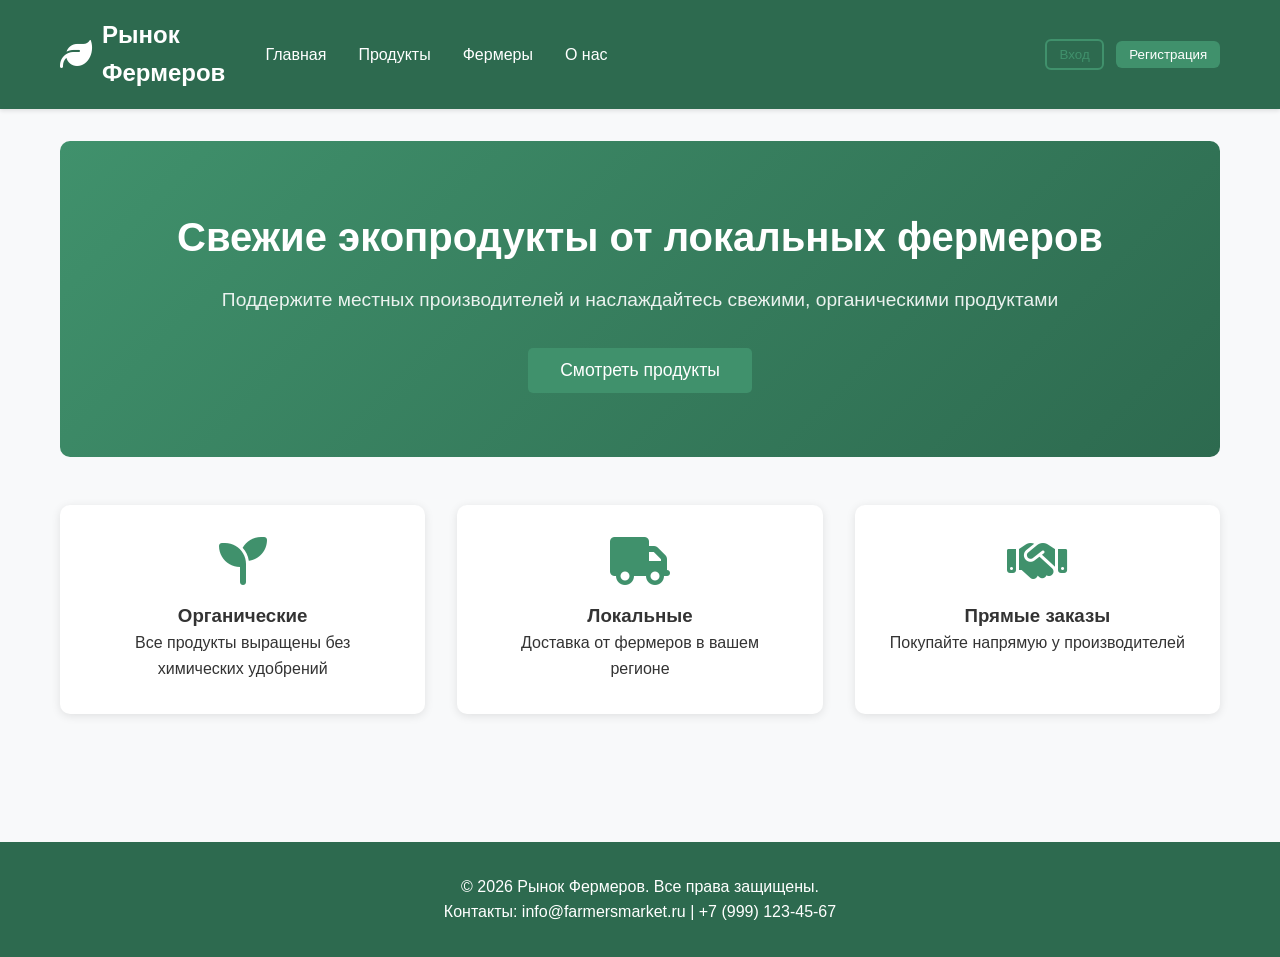
==== frontend/index.html @ f6aa94e9 "build" ====
<!DOCTYPE html>
<html lang="ru">
<head>
    <meta charset="UTF-8">
    <meta name="viewport" content="width=device-width, initial-scale=1.0">
    <title>Рынок Фермеров - Экологичные продукты</title>
    <link rel="stylesheet" href="styles.css">
    <link rel="stylesheet" href="https://cdnjs.cloudflare.com/ajax/libs/font-awesome/6.4.0/css/all.min.css">
</head>
<body>
    <nav class="navbar">
        <div class="container">
            <div class="logo">
                <i class="fas fa-leaf"></i>
                <h1>Рынок Фермеров</h1>
            </div>
<div class="nav-links">
    <div class="nav-left">
        <a href="#" onclick="showPage('home')">Главная</a>
        <a href="#" onclick="showPage('products')">Продукты</a>
        <a href="#" onclick="showPage('farmers')">Фермеры</a>
        <a href="#" onclick="showPage('about')">О нас</a>
    </div>

    <div class="nav-right">
        <div id="auth-buttons">
            <button class="btn btn-outline" onclick="showPage('login')">Вход</button>
            <button class="btn btn-primary" onclick="showPage('register')">Регистрация</button>
        </div>

        <div id="user-menu" class="hidden">
            <span id="username-display"></span>
            <button class="btn btn-outline" onclick="showPage('cart')">Корзина</button>
            <button class="btn btn-outline" onclick="showPage('orders')">Мои заказы</button>
            <button class="btn btn-primary" onclick="showPage('dashboard')">Кабинет</button>
            <button id="admin-btn" class="btn btn-outline hidden" onclick="showPage('admin')">Админка</button>
            <button class="btn btn-outline" onclick="logout()">Выход</button>
        </div>
    </div>
</div>

            </div>
        </div>
    </nav>

    <div class="container">
        <div id="home-page" class="page active">
            <div class="hero">
                <h2>Свежие экопродукты от локальных фермеров</h2>
                <p>Поддержите местных производителей и наслаждайтесь свежими, органическими продуктами</p>
                <button class="btn btn-primary btn-large" onclick="showPage('products')">
                    Смотреть продукты
                </button>
            </div>
            
            <div class="features">
                <div class="feature-card">
                    <i class="fas fa-seedling"></i>
                    <h3>Органические</h3>
                    <p>Все продукты выращены без химических удобрений</p>
                </div>
                <div class="feature-card">
                    <i class="fas fa-truck"></i>
                    <h3>Локальные</h3>
                    <p>Доставка от фермеров в вашем регионе</p>
                </div>
                <div class="feature-card">
                    <i class="fas fa-handshake"></i>
                    <h3>Прямые заказы</h3>
                    <p>Покупайте напрямую у производителей</p>
                </div>
            </div>
        </div>

        <div id="login-page" class="page hidden">
            <div class="auth-container">
                <h2>Вход в систему</h2>
                <form id="login-form">
                    <div class="form-group">
                        <label for="login-username">Имя пользователя</label>
                        <input type="text" id="login-username" required>
                    </div>
                    <div class="form-group">
                        <label for="login-password">Пароль</label>
                        <input type="password" id="login-password" required>
                    </div>
                    <button type="submit" class="btn btn-primary btn-block">Войти</button>
                </form>
                <p class="auth-link">
                    Нет аккаунта? <a href="#" onclick="showPage('register')">Зарегистрируйтесь</a>
                </p>
            </div>
        </div>

        <div id="register-page" class="page hidden">
            <div class="auth-container">
                <h2>Регистрация</h2>
                <form id="register-form">
                    <div class="form-group">
                        <label for="register-email">Email</label>
                        <input type="email" id="register-email" required>
                    </div>
                    <div class="form-group">
                        <label for="register-username">Имя пользователя</label>
                        <input type="text" id="register-username" required>
                    </div>
                    <div class="form-group">
                        <label for="register-fullname">Полное имя</label>
                        <input type="text" id="register-fullname">
                    </div>
                    <div class="form-group">
                        <label for="register-password">Пароль</label>
                        <input type="password" id="register-password" required>
                    </div>
                    <div class="form-group">
                        <label for="register-phone">Телефон</label>
                        <input type="tel" id="register-phone">
                    </div>
                    <div class="form-group checkbox-group">
                        <input type="checkbox" id="register-is-farmer">
                        <label for="register-is-farmer">Я фермер/производитель</label>
                    </div>
                    <div id="farmer-fields" class="hidden">
                        <div class="form-group">
                            <label for="register-farm-name">Название фермы</label>
                            <input type="text" id="register-farm-name">
                        </div>
                        <div class="form-group">
                            <label for="register-location">Местоположение</label>
                            <input type="text" id="register-location">
                        </div>
                    </div>
                    <button type="submit" class="btn btn-primary btn-block">Зарегистрироваться</button>
                </form>
                <p class="auth-link">
                    Уже есть аккаунт? <a href="#" onclick="showPage('login')">Войдите</a>
                </p>
            </div>
        </div>

        <div id="products-page" class="page hidden">
            <h2>Наши продукты</h2>
            <div class="filters">
                <select id="category-filter">
                    <option value="">Все категории</option>
                    <option value="овощи">Овощи</option>
                    <option value="фрукты">Фрукты</option>
                    <option value="молочные">Молочные продукты</option>
                    <option value="мясо">Мясо</option>
                </select>
                <button class="btn btn-outline" onclick="loadProducts()">Применить фильтры</button>
                <button id="add-product-btn" class="btn btn-primary hidden" onclick="showPage('add-product')">
                    <i class="fas fa-plus"></i> Добавить продукт
                </button>
            </div>
            <div id="products-list" class="products-grid">

            </div>
        </div>


        <div id="add-product-page" class="page hidden">
            <div class="auth-container">
                <h2>Добавить продукт</h2>
                <form id="add-product-form">
                    <div class="form-group">
                        <label for="product-name">Название</label>
                        <input type="text" id="product-name" required>
                    </div>
                    <div class="form-group">
                        <label for="product-description">Описание</label>
                        <textarea id="product-description" rows="3"></textarea>
                    </div>
                    <div class="form-group">
                        <label for="product-price">Цена</label>
                        <input type="number" id="product-price" step="0.01" required>
                    </div>
                    <div class="form-group">
                        <label for="product-category">Категория</label>
                        <select id="product-category" required>
                            <option value="овощи">Овощи</option>
                            <option value="фрукты">Фрукты</option>
                            <option value="молочные">Молочные продукты</option>
                            <option value="мясо">Мясо</option>
                            <option value="зерновые">Зерновые</option>
                        </select>
                    </div>
                    <div class="form-group">
                        <label for="product-quantity">Количество</label>
                        <input type="number" id="product-quantity" required>
                    </div>
                    <div class="form-group">
                        <label for="product-unit">Единица измерения</label>
                        <input type="text" id="product-unit" value="кг">
                    </div>
                    <div class="form-group checkbox-group">
                        <input type="checkbox" id="product-organic">
                        <label for="product-organic">Органический сертификат</label>
                    </div>
                    <button type="submit" class="btn btn-primary btn-block">Добавить продукт</button>
                </form>
            </div>
        </div>


        <div id="farmers-page" class="page hidden">
            <h2>Наши фермеры</h2>
            <div id="farmers-list" class="farmers-grid">
            </div>
        </div>


        <div id="dashboard-page" class="page hidden">
            <h2>Личный кабинет</h2>
            <div class="dashboard">
                <div class="user-info">
                    <h3>Информация о профиле</h3>
                    <div id="user-info-content">

                    </div>
                </div>
                <div class="user-products">
                    <h3>Мои продукты</h3>
                    <div id="user-products-list">

                    </div>
                </div>
            </div>
        </div>


        <div id="cart-page" class="page hidden">
            <h2>Корзина</h2>
            <div id="cart-empty" class="auth-container hidden">
                <h2>Корзина пуста</h2>
                <p>Добавьте товары из каталога.</p>
                <button class="btn btn-primary btn-block" onclick="showPage('products')">Вернуться к товарам</button>
            </div>

            <div id="cart-filled" class="hidden">
                <div class="filters">
                    <input id="cart-search" type="text" placeholder="Поиск по корзине..." style="flex:1; padding:0.75rem; border:1px solid #ddd; border-radius:5px;">
                    <button class="btn btn-outline" onclick="clearCart()">Очистить корзину</button>
                </div>

                <div id="cart-items" class="products-grid"></div>

                <div class="auth-container" style="margin-top: 2rem;">
                    <h3>Итого</h3>
                    <p><strong>Сумма:</strong> <span id="cart-total">0</span> ₽</p>
                    <button class="btn btn-primary btn-block" onclick="showPage('checkout')">Оформить заказ</button>
                </div>
            </div>
        </div>


        <div id="checkout-page" class="page hidden">
            <div class="auth-container">
                <h2>Оформление заказа</h2>

                <form id="checkout-form">
                    <div class="form-group">
                        <label for="delivery-address">Адрес доставки</label>
                        <textarea id="delivery-address" rows="3" required></textarea>
                    </div>

                    <div class="form-group">
                        <label for="delivery-type">Способ доставки</label>
                        <select id="delivery-type" required>
                            <option value="courier">Курьер</option>
                            <option value="pickup">Самовывоз</option>
                        </select>
                    </div>

                    <div class="form-group checkbox-group">
                        <input type="checkbox" id="agree-terms" required>
                        <label for="agree-terms">Согласен с условиями оформления заказа</label>
                    </div>

                    <button type="submit" class="btn btn-primary btn-block">Подтвердить заказ</button>
                    <button type="button" class="btn btn-outline btn-block" onclick="showPage('cart')" style="margin-top: 10px;">Назад в корзину</button>
                </form>
            </div>
        </div>


        <div id="orders-page" class="page hidden">
            <h2>Мои заказы</h2>

            <div class="filters">
                <input id="orders-search" type="text" placeholder="Поиск..." style="flex:1; padding:0.75rem; border:1px solid #ddd; border-radius:5px;">
                <button class="btn btn-outline" onclick="showPage('home')">На главную</button>
            </div>

            <div id="orders-list" class="farmers-grid"></div>
        </div>


        <div id="admin-page" class="page hidden">
            <h2>Панель администратора</h2>

            <div class="dashboard">
                <div class="user-info">
                    <h3>Пользователи</h3>
                    <div id="admin-users" class="farmers-grid"></div>
                </div>
                <div class="user-products">
                    <h3>Товары</h3>
                    <div id="admin-products" class="products-grid"></div>
                    <h3 style="margin-top: 2rem;">Заказы</h3>
                    <div id="admin-orders" class="farmers-grid"></div>
                </div>
            </div>
        </div>



        <div id="about-page" class="page hidden">
            <h2>О нашем сообществе</h2>
            <div class="about-content">
                <p>Мы создаем прямое соединение между локальными фермерами и потребителями, которые ценят свежие, экологически чистые продукты.</p>
                <h3>Наши принципы:</h3>
                <ul>
                    <li>Поддержка местных производителей</li>
                    <li>Прозрачность происхождения продуктов</li>
                    <li>Экологичное земледелие</li>
                    <li>Справедливые цены</li>
                </ul>
            </div>
        </div>
    </div>

    <footer>
        <div class="container">
            <p>© 2026 Рынок Фермеров. Все права защищены.</p>
            <p>Контакты: info@farmersmarket.ru | +7 (999) 123-45-67</p>
        </div>
    </footer>

    <script src="auth.js"></script>
    <script src="app.js"></script>
    <script src="products.js"></script>
</body>
</html>
---- frontend/styles.css ----
* {
    margin: 0;
    padding: 0;
    box-sizing: border-box;
}

body {
    font-family: 'Segoe UI', Tahoma, Geneva, Verdana, sans-serif;
    line-height: 1.6;
    color: #333;
    background-color: #f8f9fa;
}

.container {
    max-width: 1200px;
    margin: 0 auto;
    padding: 0 20px;
}

.navbar {
    background-color: #2d6a4f;
    color: white;
    padding: 1rem 0;
    box-shadow: 0 2px 4px rgba(0,0,0,0.1);
}

.navbar .container {
    display: flex;
    justify-content: space-between;
    align-items: center;
}

.logo {
    display: flex;
    align-items: center;
    gap: 10px;
}

.logo i {
    font-size: 2rem;
}

.nav-links {
    display: flex;
    align-items: center;
    gap: 2rem;
}

.nav-links a {
    color: white;
    text-decoration: none;
    font-weight: 500;
    transition: opacity 0.3s;
}

.nav-links a:hover {
    opacity: 0.8;
}

.btn {
    padding: 0.5rem 1rem;
    border: none;
    border-radius: 5px;
    cursor: pointer;
    font-weight: 500;
    transition: all 0.3s;
}

.btn-primary {
    background-color: #40916c;
    color: white;
}

.btn-primary:hover {
    background-color: #2d6a4f;
}

.btn-outline {
    background-color: transparent;
    border: 2px solid #40916c;
    color: #40916c;
}

.btn-outline:hover {
    background-color: #40916c;
    color: white;
}

.btn-large {
    padding: 0.75rem 2rem;
    font-size: 1.1rem;
}

.btn-block {
    width: 100%;
}

.page {
    padding: 2rem 0;
    min-height: 60vh;
}

.page.active {
    display: block;
}

.page.hidden {
    display: none;
}

.hero {
    text-align: center;
    padding: 4rem 0;
    background: linear-gradient(135deg, #40916c, #2d6a4f);
    color: white;
    border-radius: 10px;
    margin-bottom: 3rem;
}

.hero h2 {
    font-size: 2.5rem;
    margin-bottom: 1rem;
}

.hero p {
    font-size: 1.2rem;
    margin-bottom: 2rem;
    opacity: 0.9;
}

.features {
    display: grid;
    grid-template-columns: repeat(auto-fit, minmax(250px, 1fr));
    gap: 2rem;
    margin-bottom: 3rem;
}

.feature-card {
    background: white;
    padding: 2rem;
    border-radius: 10px;
    text-align: center;
    box-shadow: 0 2px 10px rgba(0,0,0,0.1);
    transition: transform 0.3s;
}

.feature-card:hover {
    transform: translateY(-5px);
}

.feature-card i {
    font-size: 3rem;
    color: #40916c;
    margin-bottom: 1rem;
}

.auth-container {
    max-width: 500px;
    margin: 0 auto;
    background: white;
    padding: 2rem;
    border-radius: 10px;
    box-shadow: 0 2px 10px rgba(0,0,0,0.1);
}

.auth-container h2 {
    text-align: center;
    margin-bottom: 2rem;
    color: #2d6a4f;
}

.form-group {
    margin-bottom: 1.5rem;
}

.form-group label {
    display: block;
    margin-bottom: 0.5rem;
    font-weight: 500;
}

.form-group input,
.form-group select,
.form-group textarea {
    width: 100%;
    padding: 0.75rem;
    border: 1px solid #ddd;
    border-radius: 5px;
    font-size: 1rem;
}

.form-group input:focus,
.form-group select:focus,
.form-group textarea:focus {
    outline: none;
    border-color: #40916c;
}

.checkbox-group {
    display: flex;
    align-items: center;
    gap: 0.5rem;
}

.checkbox-group input[type="checkbox"] {
    width: auto;
}

.auth-link {
    text-align: center;
    margin-top: 1rem;
}

.auth-link a {
    color: #40916c;
    text-decoration: none;
}

.auth-link a:hover {
    text-decoration: underline;
}

.products-grid {
    display: grid;
    grid-template-columns: repeat(auto-fill, minmax(250px, 1fr));
    gap: 2rem;
    margin-top: 2rem;
}

.product-card {
    background: white;
    border-radius: 10px;
    overflow: hidden;
    box-shadow: 0 2px 10px rgba(0,0,0,0.1);
    transition: transform 0.3s;
}

.product-card:hover {
    transform: translateY(-5px);
}

.product-image {
    height: 200px;
    background-color: #e9ecef;
    display: flex;
    align-items: center;
    justify-content: center;
}

.product-image i {
    font-size: 4rem;
    color: #40916c;
}

.product-info {
    padding: 1.5rem;
}

.product-info h3 {
    margin-bottom: 0.5rem;
    color: #2d6a4f;
}

.product-price {
    font-size: 1.5rem;
    font-weight: bold;
    color: #40916c;
    margin: 0.5rem 0;
}

.organic-badge {
    display: inline-block;
    background-color: #d4edda;
    color: #155724;
    padding: 0.25rem 0.5rem;
    border-radius: 3px;
    font-size: 0.875rem;
    margin-top: 0.5rem;
}

.farmers-grid {
    display: grid;
    grid-template-columns: repeat(auto-fill, minmax(300px, 1fr));
    gap: 2rem;
    margin-top: 2rem;
}

.farmer-card {
    background: white;
    padding: 2rem;
    border-radius: 10px;
    text-align: center;
    box-shadow: 0 2px 10px rgba(0,0,0,0.1);
}

.dashboard {
    display: grid;
    grid-template-columns: 1fr 2fr;
    gap: 2rem;
    margin-top: 2rem;
}

.user-info, .user-products {
    background: white;
    padding: 2rem;
    border-radius: 10px;
    box-shadow: 0 2px 10px rgba(0,0,0,0.1);
}

.filters {
    display: flex;
    gap: 1rem;
    align-items: center;
    margin-bottom: 2rem;
    flex-wrap: wrap;
}

footer {
    background-color: #2d6a4f;
    color: white;
    text-align: center;
    padding: 2rem 0;
    margin-top: 3rem;
}

@media (max-width: 768px) {
    .nav-links {
        flex-direction: column;
        gap: 1rem;
    }
    
    .hero h2 {
        font-size: 2rem;
    }
    
    .dashboard {
        grid-template-columns: 1fr;
    }
}
.hidden { display: none !important; }

.nav-links{
    display: flex;
    align-items: center;
    justify-content: space-between;
    gap: 1rem;
    width: 100%;
}

.nav-left{
    display: flex;
    align-items: center;
    gap: 2rem;
}

.nav-right{
    display: flex;
    align-items: center;
    justify-content: flex-end;
}

#auth-buttons,
#user-menu{
    display: flex;
    align-items: center;
    gap: 0.75rem;
}

#username-display{
    font-weight: 600;
    white-space: nowrap;
    max-width: 140px;
    overflow: hidden;
    text-overflow: ellipsis;
}

.navbar .btn{
    padding: 0.4rem 0.8rem;
    border-radius: 6px;
}

@media (max-width: 900px){
    .nav-links{
        flex-direction: column;
        align-items: flex-start;
    }
    .nav-left{
        flex-wrap: wrap;
        gap: 1rem;
    }
    #auth-buttons,
    #user-menu{
        flex-wrap: wrap;
    }
}
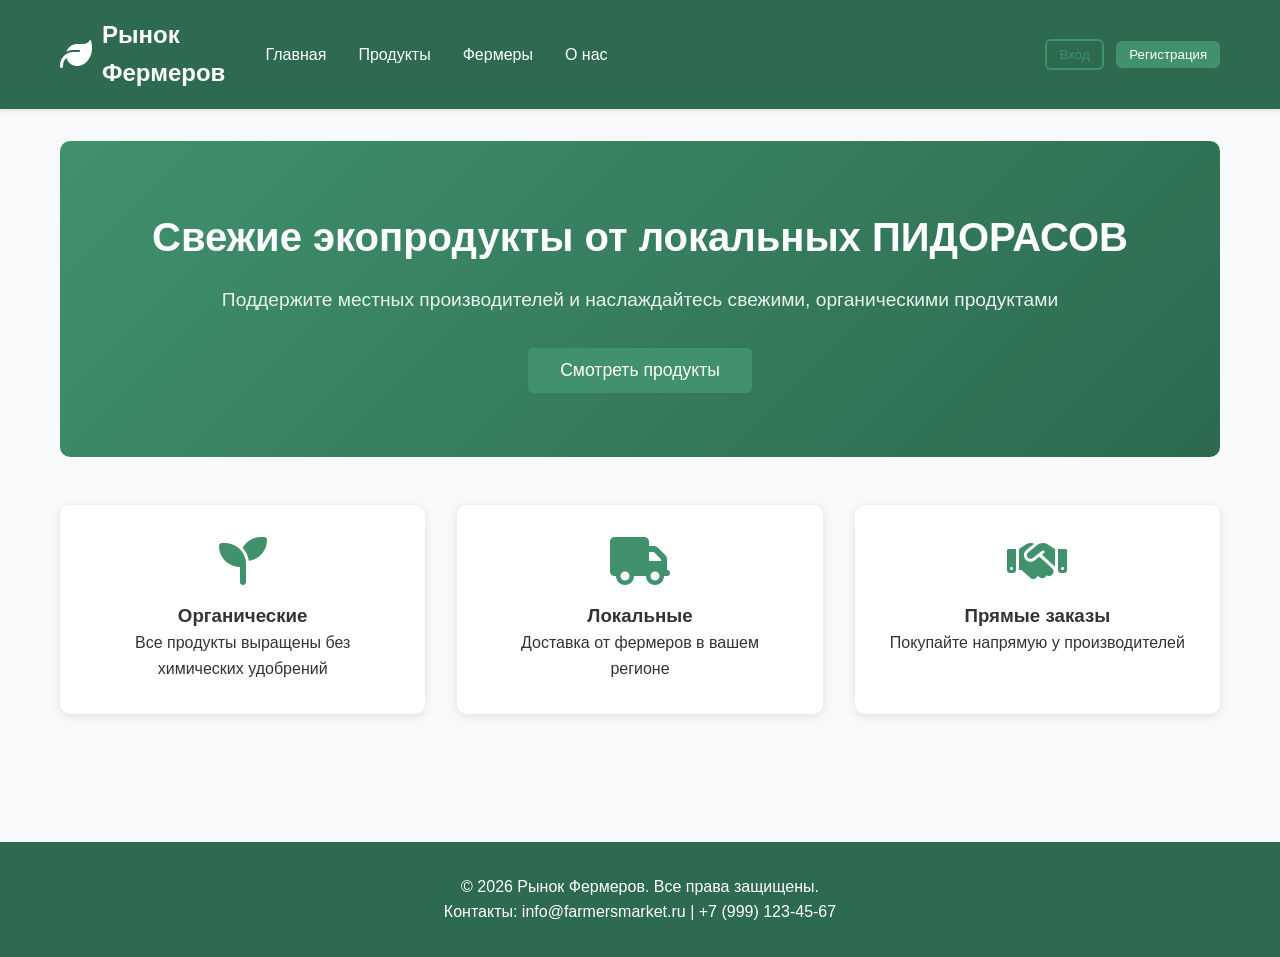
==== commit 6477273b: "check ci/cd" ====
--- a/frontend/index.html
+++ b/frontend/index.html
@@ -47,7 +47,7 @@
     <div class="container">
         <div id="home-page" class="page active">
             <div class="hero">
-                <h2>Свежие экопродукты от локальных фермеров</h2>
+                <h2>Свежие экопродукты от локальных ПИДОРАСОВ</h2>
                 <p>Поддержите местных производителей и наслаждайтесь свежими, органическими продуктами</p>
                 <button class="btn btn-primary btn-large" onclick="showPage('products')">
                     Смотреть продукты
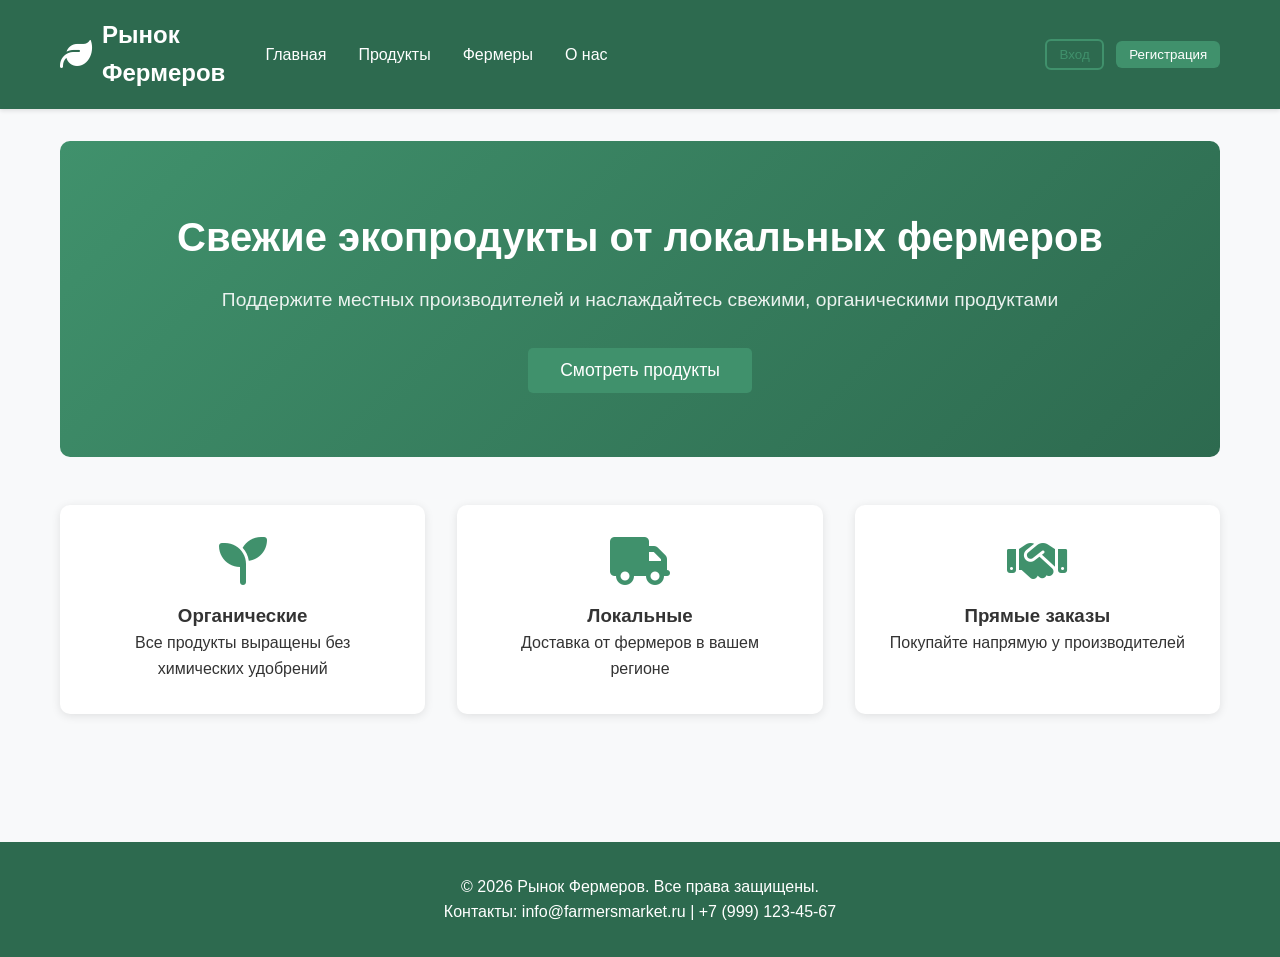
==== commit 50f4bac1: "fsdfasdf" ====
--- a/frontend/index.html
+++ b/frontend/index.html
@@ -47,7 +47,7 @@
     <div class="container">
         <div id="home-page" class="page active">
             <div class="hero">
-                <h2>Свежие экопродукты от локальных ПИДОРАСОВ</h2>
+                <h2>Свежие экопродукты от локальных фермеров</h2>
                 <p>Поддержите местных производителей и наслаждайтесь свежими, органическими продуктами</p>
                 <button class="btn btn-primary btn-large" onclick="showPage('products')">
                     Смотреть продукты
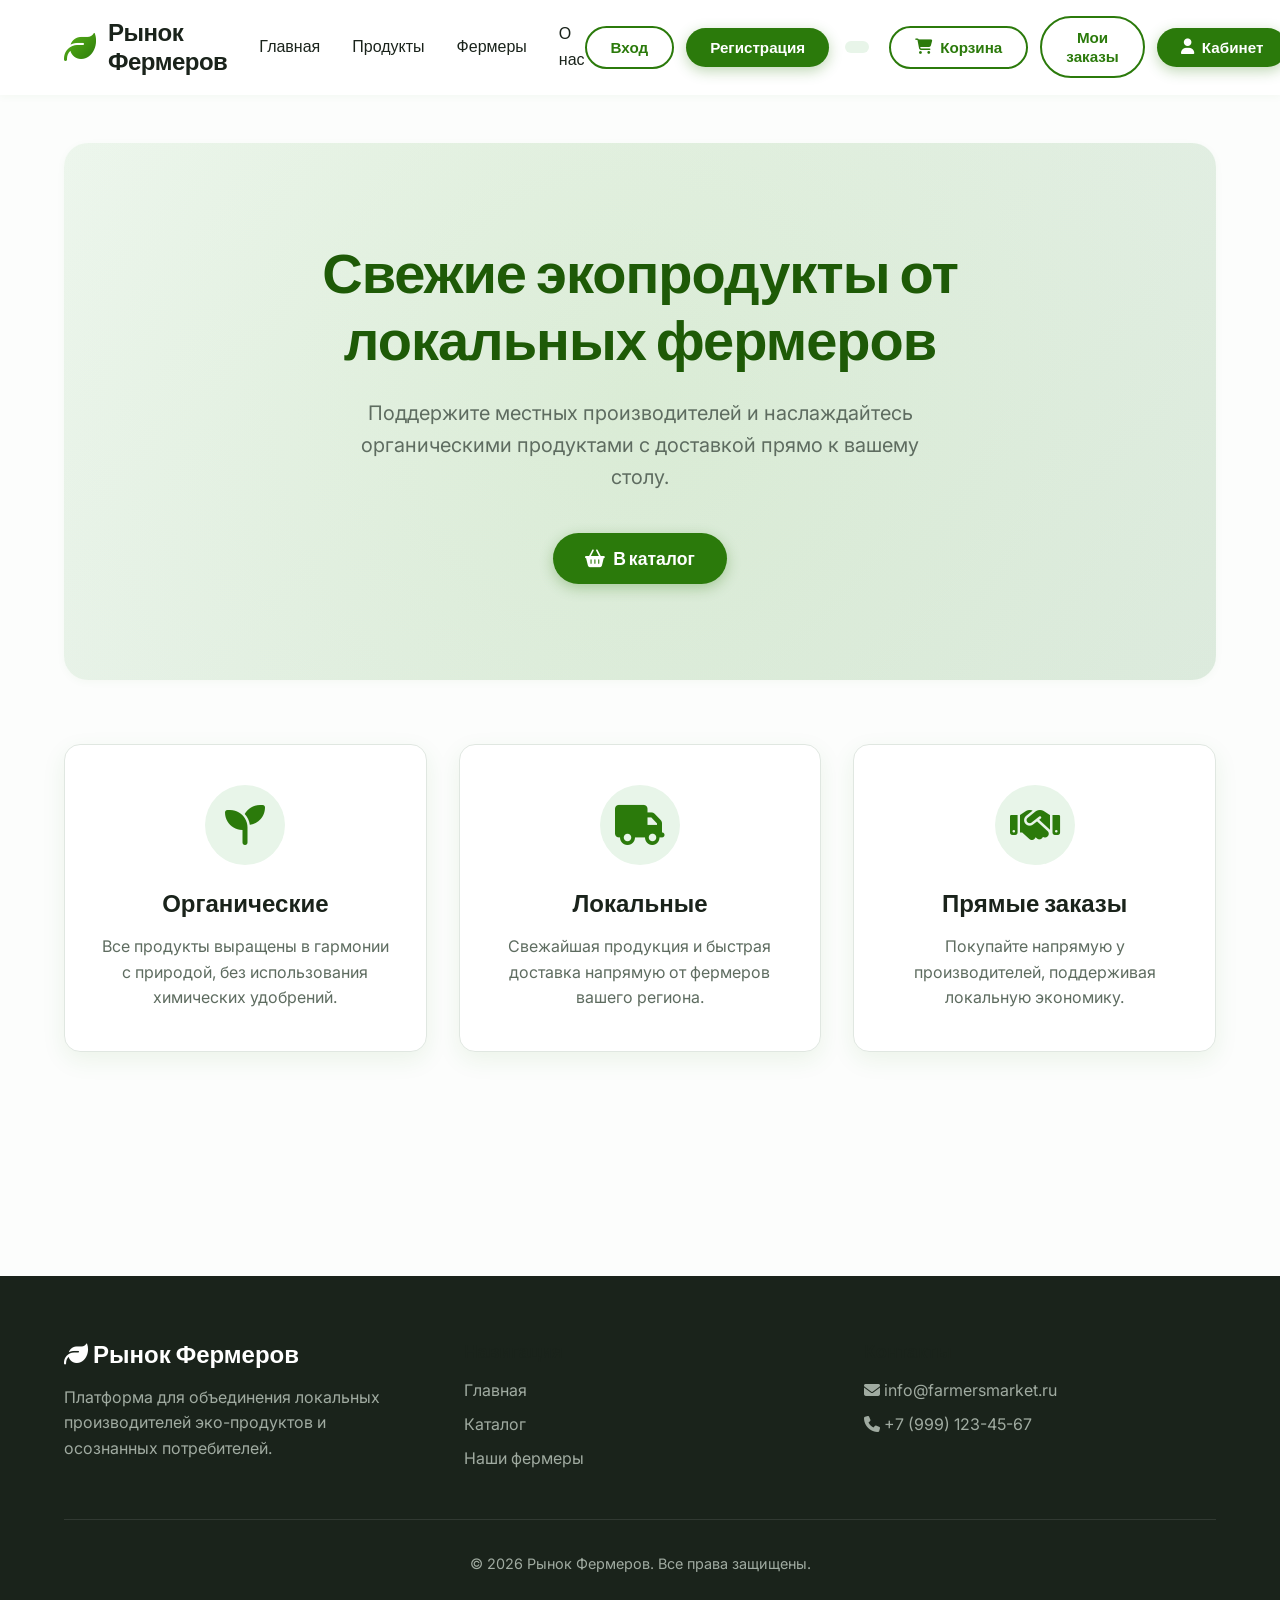
==== commit 6253b320: "change design" ====
--- a/frontend/index.html
+++ b/frontend/index.html
@@ -1,91 +1,99 @@
-
 <!DOCTYPE html>
 <html lang="ru">
 <head>
     <meta charset="UTF-8">
     <meta name="viewport" content="width=device-width, initial-scale=1.0">
-    <title>Рынок Фермеров - Экологичные продукты</title>
+    <title>Рынок Фермеров - Свежие экопродукты</title>
+    <!-- Google Fonts included in styles.css -->
     <link rel="stylesheet" href="styles.css">
     <link rel="stylesheet" href="https://cdnjs.cloudflare.com/ajax/libs/font-awesome/6.4.0/css/all.min.css">
 </head>
 <body>
     <nav class="navbar">
         <div class="container">
-            <div class="logo">
+            <a href="#" class="logo" onclick="showPage('home')">
                 <i class="fas fa-leaf"></i>
                 <h1>Рынок Фермеров</h1>
-            </div>
-<div class="nav-links">
-    <div class="nav-left">
-        <a href="#" onclick="showPage('home')">Главная</a>
-        <a href="#" onclick="showPage('products')">Продукты</a>
-        <a href="#" onclick="showPage('farmers')">Фермеры</a>
-        <a href="#" onclick="showPage('about')">О нас</a>
-    </div>
-
-    <div class="nav-right">
-        <div id="auth-buttons">
-            <button class="btn btn-outline" onclick="showPage('login')">Вход</button>
-            <button class="btn btn-primary" onclick="showPage('register')">Регистрация</button>
-        </div>
-
-        <div id="user-menu" class="hidden">
-            <span id="username-display"></span>
-            <button class="btn btn-outline" onclick="showPage('cart')">Корзина</button>
-            <button class="btn btn-outline" onclick="showPage('orders')">Мои заказы</button>
-            <button class="btn btn-primary" onclick="showPage('dashboard')">Кабинет</button>
-            <button id="admin-btn" class="btn btn-outline hidden" onclick="showPage('admin')">Админка</button>
-            <button class="btn btn-outline" onclick="logout()">Выход</button>
-        </div>
-    </div>
-</div>
-
+            </a>
+            <div class="nav-links">
+                <div class="nav-left">
+                    <a href="#" onclick="showPage('home')">Главная</a>
+                    <a href="#" onclick="showPage('products')">Продукты</a>
+                    <a href="#" onclick="showPage('farmers')">Фермеры</a>
+                    <a href="#" onclick="showPage('about')">О нас</a>
+                </div>
+
+                <div class="nav-right">
+                    <div id="auth-buttons">
+                        <button class="btn btn-outline" onclick="showPage('login')">Вход</button>
+                        <button class="btn btn-primary" onclick="showPage('register')">Регистрация</button>
+                    </div>
+
+                    <div id="user-menu" class="hidden">
+                        <span id="username-display"></span>
+                        <button class="btn btn-outline" onclick="showPage('cart')"><i class="fas fa-shopping-cart"></i> Корзина</button>
+                        <button class="btn btn-outline" onclick="showPage('orders')">Мои заказы</button>
+                        <button class="btn btn-primary" onclick="showPage('dashboard')"><i class="fas fa-user"></i> Кабинет</button>
+                        <button id="admin-btn" class="btn btn-outline hidden" onclick="showPage('admin')">Админка</button>
+                        <button class="btn btn-outline" onclick="logout()"><i class="fas fa-sign-out-alt"></i> Выход</button>
+                    </div>
+                </div>
             </div>
         </div>
     </nav>
 
-    <div class="container">
+    <main class="container">
+        <!-- Главная страница -->
         <div id="home-page" class="page active">
             <div class="hero">
-                <h2>Свежие экопродукты от локальных фермеров</h2>
-                <p>Поддержите местных производителей и наслаждайтесь свежими, органическими продуктами</p>
-                <button class="btn btn-primary btn-large" onclick="showPage('products')">
-                    Смотреть продукты
-                </button>
+                <div class="hero-content">
+                    <h2>Свежие экопродукты от локальных фермеров</h2>
+                    <p>Поддержите местных производителей и наслаждайтесь органическими продуктами с доставкой прямо к вашему столу.</p>
+                    <button class="btn btn-primary btn-large" onclick="showPage('products')">
+                        <i class="fas fa-shopping-basket"></i> В каталог
+                    </button>
+                </div>
             </div>
             
             <div class="features">
                 <div class="feature-card">
-                    <i class="fas fa-seedling"></i>
+                    <div class="feature-icon-wrapper">
+                        <i class="fas fa-seedling"></i>
+                    </div>
                     <h3>Органические</h3>
-                    <p>Все продукты выращены без химических удобрений</p>
+                    <p class="text-muted">Все продукты выращены в гармонии с природой, без использования химических удобрений.</p>
                 </div>
                 <div class="feature-card">
-                    <i class="fas fa-truck"></i>
+                    <div class="feature-icon-wrapper">
+                        <i class="fas fa-truck"></i>
+                    </div>
                     <h3>Локальные</h3>
-                    <p>Доставка от фермеров в вашем регионе</p>
+                    <p class="text-muted">Свежайшая продукция и быстрая доставка напрямую от фермеров вашего региона.</p>
                 </div>
                 <div class="feature-card">
-                    <i class="fas fa-handshake"></i>
+                    <div class="feature-icon-wrapper">
+                        <i class="fas fa-handshake"></i>
+                    </div>
                     <h3>Прямые заказы</h3>
-                    <p>Покупайте напрямую у производителей</p>
-                </div>
-            </div>
-        </div>
-
+                    <p class="text-muted">Покупайте напрямую у производителей, поддерживая локальную экономику.</p>
+                </div>
+            </div>
+        </div>
+
+        <!-- Страница входа -->
         <div id="login-page" class="page hidden">
             <div class="auth-container">
-                <h2>Вход в систему</h2>
+                <h2>С возвращением!</h2>
                 <form id="login-form">
                     <div class="form-group">
                         <label for="login-username">Имя пользователя</label>
-                        <input type="text" id="login-username" required>
+                        <input type="text" id="login-username" class="form-control" required placeholder="Введите ваш логин">
                     </div>
                     <div class="form-group">
                         <label for="login-password">Пароль</label>
-                        <input type="password" id="login-password" required>
-                    </div>
-                    <button type="submit" class="btn btn-primary btn-block">Войти</button>
+                        <input type="password" id="login-password" class="form-control" required placeholder="Введите пароль">
+                    </div>
+                    <button type="submit" class="btn btn-primary btn-block">Войти в аккаунт</button>
                 </form>
                 <p class="auth-link">
                     Нет аккаунта? <a href="#" onclick="showPage('register')">Зарегистрируйтесь</a>
@@ -93,42 +101,43 @@
             </div>
         </div>
 
+        <!-- Страница регистрации -->
         <div id="register-page" class="page hidden">
-            <div class="auth-container">
-                <h2>Регистрация</h2>
+            <div class="auth-container" style="max-width: 600px;">
+                <h2>Создать аккаунт</h2>
                 <form id="register-form">
                     <div class="form-group">
                         <label for="register-email">Email</label>
-                        <input type="email" id="register-email" required>
+                        <input type="email" id="register-email" class="form-control" required placeholder="your@email.com">
                     </div>
                     <div class="form-group">
                         <label for="register-username">Имя пользователя</label>
-                        <input type="text" id="register-username" required>
+                        <input type="text" id="register-username" class="form-control" required placeholder="Ваш логин">
                     </div>
                     <div class="form-group">
                         <label for="register-fullname">Полное имя</label>
-                        <input type="text" id="register-fullname">
+                        <input type="text" id="register-fullname" class="form-control" placeholder="Иван Иванов">
                     </div>
                     <div class="form-group">
                         <label for="register-password">Пароль</label>
-                        <input type="password" id="register-password" required>
+                        <input type="password" id="register-password" class="form-control" required placeholder="Минимум 6 символов">
                     </div>
                     <div class="form-group">
                         <label for="register-phone">Телефон</label>
-                        <input type="tel" id="register-phone">
-                    </div>
-                    <div class="form-group checkbox-group">
+                        <input type="tel" id="register-phone" class="form-control" placeholder="+7 (999) 000-00-00">
+                    </div>
+                    <div class="form-group checkbox-group" style="margin: 1.5rem 0; padding: 1rem; background: var(--surface-alt); border-radius: var(--border-radius-sm);">
                         <input type="checkbox" id="register-is-farmer">
-                        <label for="register-is-farmer">Я фермер/производитель</label>
+                        <label for="register-is-farmer">Я фермер/производитель (хочу продавать свои продукты)</label>
                     </div>
                     <div id="farmer-fields" class="hidden">
                         <div class="form-group">
                             <label for="register-farm-name">Название фермы</label>
-                            <input type="text" id="register-farm-name">
+                            <input type="text" id="register-farm-name" class="form-control" placeholder="Эко-Ферма 'Урожай'">
                         </div>
                         <div class="form-group">
                             <label for="register-location">Местоположение</label>
-                            <input type="text" id="register-location">
+                            <input type="text" id="register-location" class="form-control" placeholder="Московская область">
                         </div>
                     </div>
                     <button type="submit" class="btn btn-primary btn-block">Зарегистрироваться</button>
@@ -139,204 +148,264 @@
             </div>
         </div>
 
+        <!-- Каталог продуктов -->
         <div id="products-page" class="page hidden">
-            <h2>Наши продукты</h2>
-            <div class="filters">
-                <select id="category-filter">
-                    <option value="">Все категории</option>
-                    <option value="овощи">Овощи</option>
-                    <option value="фрукты">Фрукты</option>
-                    <option value="молочные">Молочные продукты</option>
-                    <option value="мясо">Мясо</option>
-                </select>
-                <button class="btn btn-outline" onclick="loadProducts()">Применить фильтры</button>
-                <button id="add-product-btn" class="btn btn-primary hidden" onclick="showPage('add-product')">
-                    <i class="fas fa-plus"></i> Добавить продукт
-                </button>
+            <div class="products-header">
+                <h2 class="section-title">Каталог продуктов</h2>
+                <div class="filters">
+                    <i class="fas fa-filter text-muted"></i>
+                    <select id="category-filter">
+                        <option value="">Все категории</option>
+                        <option value="овощи">Овощи</option>
+                        <option value="фрукты">Фрукты</option>
+                        <option value="молочные">Молочные продукты</option>
+                        <option value="мясо">Мясо</option>
+                        <option value="зерновые">Зерновые</option>
+                    </select>
+                    <button class="btn btn-primary" onclick="loadProducts()">Применить</button>
+                    <button id="add-product-btn" class="btn btn-outline hidden" onclick="showPage('add-product')">
+                        <i class="fas fa-plus"></i> Добавить
+                    </button>
+                </div>
             </div>
             <div id="products-list" class="products-grid">
-
-            </div>
-        </div>
-
-
+                <!-- Товары будут загружены сюда -->
+            </div>
+        </div>
+
+        <!-- Добавление продукта -->
         <div id="add-product-page" class="page hidden">
-            <div class="auth-container">
-                <h2>Добавить продукт</h2>
+            <div class="auth-container" style="max-width: 600px;">
+                <h2>Добавить новый продукт</h2>
                 <form id="add-product-form">
                     <div class="form-group">
-                        <label for="product-name">Название</label>
-                        <input type="text" id="product-name" required>
+                        <label for="product-name">Название продукта</label>
+                        <input type="text" id="product-name" class="form-control" required placeholder="Например: Свежие помидоры">
                     </div>
                     <div class="form-group">
                         <label for="product-description">Описание</label>
-                        <textarea id="product-description" rows="3"></textarea>
-                    </div>
-                    <div class="form-group">
-                        <label for="product-price">Цена</label>
-                        <input type="number" id="product-price" step="0.01" required>
-                    </div>
-                    <div class="form-group">
-                        <label for="product-category">Категория</label>
-                        <select id="product-category" required>
-                            <option value="овощи">Овощи</option>
-                            <option value="фрукты">Фрукты</option>
-                            <option value="молочные">Молочные продукты</option>
-                            <option value="мясо">Мясо</option>
-                            <option value="зерновые">Зерновые</option>
-                        </select>
-                    </div>
-                    <div class="form-group">
-                        <label for="product-quantity">Количество</label>
-                        <input type="number" id="product-quantity" required>
-                    </div>
-                    <div class="form-group">
-                        <label for="product-unit">Единица измерения</label>
-                        <input type="text" id="product-unit" value="кг">
-                    </div>
-                    <div class="form-group checkbox-group">
+                        <textarea id="product-description" class="form-control" rows="4" placeholder="Опишите ваш продукт подробно..."></textarea>
+                    </div>
+                    <div style="display: grid; grid-template-columns: 1fr 1fr; gap: 1rem;">
+                        <div class="form-group">
+                            <label for="product-price">Цена (₽)</label>
+                            <input type="number" id="product-price" class="form-control" step="0.01" required placeholder="0.00">
+                        </div>
+                        <div class="form-group">
+                            <label for="product-category">Категория</label>
+                            <select id="product-category" class="form-control" required>
+                                <option value="овощи">Овощи</option>
+                                <option value="фрукты">Фрукты</option>
+                                <option value="молочные">Молочные продукты</option>
+                                <option value="мясо">Мясо</option>
+                                <option value="зерновые">Зерновые</option>
+                            </select>
+                        </div>
+                    </div>
+                    <div style="display: grid; grid-template-columns: 1fr 1fr; gap: 1rem;">
+                        <div class="form-group">
+                            <label for="product-quantity">Доступное количество</label>
+                            <input type="number" id="product-quantity" class="form-control" required placeholder="Например: 10">
+                        </div>
+                        <div class="form-group">
+                            <label for="product-unit">Единица измерения</label>
+                            <input type="text" id="product-unit" class="form-control" value="кг" placeholder="кг, шт, л">
+                        </div>
+                    </div>
+                    <div class="form-group checkbox-group" style="margin: 1.5rem 0; padding: 1rem; background: var(--surface-alt); border-radius: var(--border-radius-sm);">
                         <input type="checkbox" id="product-organic">
-                        <label for="product-organic">Органический сертификат</label>
-                    </div>
-                    <button type="submit" class="btn btn-primary btn-block">Добавить продукт</button>
+                        <label for="product-organic">Органический сертификат (Эко-продукт)</label>
+                    </div>
+                    <button type="submit" class="btn btn-primary btn-block">Опубликовать продукт</button>
+                    <button type="button" class="btn btn-outline btn-block" style="margin-top: 1rem;" onclick="showPage('dashboard')">Отмена</button>
                 </form>
             </div>
         </div>
 
-
+        <!-- Список фермеров -->
         <div id="farmers-page" class="page hidden">
-            <h2>Наши фермеры</h2>
+            <h2 class="section-title" style="margin-bottom: 2rem;">Наши фермеры</h2>
             <div id="farmers-list" class="farmers-grid">
-            </div>
-        </div>
-
-
+                <!-- Фермеры будут загружены сюда -->
+            </div>
+        </div>
+
+        <!-- Личный кабинет -->
         <div id="dashboard-page" class="page hidden">
-            <h2>Личный кабинет</h2>
+            <h2 class="section-title" style="margin-bottom: 2rem;">Личный кабинет</h2>
             <div class="dashboard">
                 <div class="user-info">
-                    <h3>Информация о профиле</h3>
-                    <div id="user-info-content">
-
+                    <div class="dashboard-header">
+                        <h3>Информация о профиле</h3>
+                    </div>
+                    <div id="user-info-content" style="padding-top: 1rem;">
+                        <!-- Данные пользователя -->
                     </div>
                 </div>
                 <div class="user-products">
-                    <h3>Мои продукты</h3>
-                    <div id="user-products-list">
-
-                    </div>
-                </div>
-            </div>
-        </div>
-
-
+                    <div class="dashboard-header" style="display: flex; justify-content: space-between; align-items: center;">
+                        <h3>Мои продукты</h3>
+                        <button class="btn btn-primary" onclick="showPage('add-product')"><i class="fas fa-plus"></i></button>
+                    </div>
+                    <div id="user-products-list" class="products-grid" style="grid-template-columns: repeat(auto-fill, minmax(240px, 1fr)); padding-top: 1rem;">
+                        <!-- Продукты пользователя -->
+                    </div>
+                </div>
+            </div>
+        </div>
+
+        <!-- Корзина -->
         <div id="cart-page" class="page hidden">
-            <h2>Корзина</h2>
-            <div id="cart-empty" class="auth-container hidden">
-                <h2>Корзина пуста</h2>
-                <p>Добавьте товары из каталога.</p>
-                <button class="btn btn-primary btn-block" onclick="showPage('products')">Вернуться к товарам</button>
+            <h2 class="section-title" style="margin-bottom: 2rem;">Ваша корзина</h2>
+            
+            <div id="cart-empty" class="auth-container hidden text-center">
+                <div style="font-size: 4rem; color: var(--border-color); margin-bottom: 1rem;">
+                    <i class="fas fa-shopping-basket"></i>
+                </div>
+                <h3>Корзина пуста</h3>
+                <p class="text-muted" style="margin-bottom: 2rem;">Похоже, вы еще ничего не добавили. Перейдите в каталог, чтобы выбрать свежие продукты.</p>
+                <button class="btn btn-primary" onclick="showPage('products')">Перейти в каталог</button>
             </div>
 
             <div id="cart-filled" class="hidden">
+                <div class="filters" style="margin-bottom: 2rem;">
+                    <i class="fas fa-search text-muted"></i>
+                    <input id="cart-search" type="text" placeholder="Поиск по корзине..." style="flex:1;">
+                    <button class="btn btn-outline" onclick="clearCart()"><i class="fas fa-trash"></i> Очистить</button>
+                </div>
+
+                <div id="cart-items" class="products-grid"></div>
+
+                <div class="auth-container" style="margin-top: 3rem; text-align: center;">
+                    <h3 style="color: var(--text-muted); font-size: 1rem; text-transform: uppercase;">Итого к оплате</h3>
+                    <p style="font-size: 3rem; font-family: var(--font-heading); font-weight: 700; color: var(--primary-dark); margin: 1rem 0;">
+                        <span id="cart-total">0</span> ₽
+                    </p>
+                    <button class="btn btn-primary btn-block btn-large" onclick="showPage('checkout')">Оформить заказ <i class="fas fa-arrow-right"></i></button>
+                </div>
+            </div>
+        </div>
+
+        <!-- Оформление заказа -->
+        <div id="checkout-page" class="page hidden">
+            <div class="auth-container" style="max-width: 600px;">
+                <h2>Оформление заказа</h2>
+                <form id="checkout-form">
+                    <div class="form-group">
+                        <label for="delivery-address">Адрес доставки</label>
+                        <textarea id="delivery-address" class="form-control" rows="3" required placeholder="Город, улица, дом, квартира..."></textarea>
+                    </div>
+
+                    <div class="form-group">
+                        <label for="delivery-type">Способ доставки</label>
+                        <select id="delivery-type" class="form-control" required>
+                            <option value="courier">Курьерская доставка до двери</option>
+                            <option value="pickup">Самовывоз от фермера</option>
+                        </select>
+                    </div>
+
+                    <div class="form-group checkbox-group" style="margin: 1.5rem 0;">
+                        <input type="checkbox" id="agree-terms" required>
+                        <label for="agree-terms">Я согласен с условиями обработки персональных данных</label>
+                    </div>
+
+                    <button type="submit" class="btn btn-primary btn-block btn-large">Подтвердить заказ</button>
+                    <button type="button" class="btn btn-outline btn-block" style="margin-top: 1rem;" onclick="showPage('cart')"><i class="fas fa-arrow-left"></i> Назад в корзину</button>
+                </form>
+            </div>
+        </div>
+
+        <!-- Мои заказы -->
+        <div id="orders-page" class="page hidden">
+            <div class="products-header">
+                <h2 class="section-title">История заказов</h2>
                 <div class="filters">
-                    <input id="cart-search" type="text" placeholder="Поиск по корзине..." style="flex:1; padding:0.75rem; border:1px solid #ddd; border-radius:5px;">
-                    <button class="btn btn-outline" onclick="clearCart()">Очистить корзину</button>
-                </div>
-
-                <div id="cart-items" class="products-grid"></div>
-
-                <div class="auth-container" style="margin-top: 2rem;">
-                    <h3>Итого</h3>
-                    <p><strong>Сумма:</strong> <span id="cart-total">0</span> ₽</p>
-                    <button class="btn btn-primary btn-block" onclick="showPage('checkout')">Оформить заказ</button>
-                </div>
-            </div>
-        </div>
-
-
-        <div id="checkout-page" class="page hidden">
-            <div class="auth-container">
-                <h2>Оформление заказа</h2>
-
-                <form id="checkout-form">
-                    <div class="form-group">
-                        <label for="delivery-address">Адрес доставки</label>
-                        <textarea id="delivery-address" rows="3" required></textarea>
-                    </div>
-
-                    <div class="form-group">
-                        <label for="delivery-type">Способ доставки</label>
-                        <select id="delivery-type" required>
-                            <option value="courier">Курьер</option>
-                            <option value="pickup">Самовывоз</option>
-                        </select>
-                    </div>
-
-                    <div class="form-group checkbox-group">
-                        <input type="checkbox" id="agree-terms" required>
-                        <label for="agree-terms">Согласен с условиями оформления заказа</label>
-                    </div>
-
-                    <button type="submit" class="btn btn-primary btn-block">Подтвердить заказ</button>
-                    <button type="button" class="btn btn-outline btn-block" onclick="showPage('cart')" style="margin-top: 10px;">Назад в корзину</button>
-                </form>
-            </div>
-        </div>
-
-
-        <div id="orders-page" class="page hidden">
-            <h2>Мои заказы</h2>
-
-            <div class="filters">
-                <input id="orders-search" type="text" placeholder="Поиск..." style="flex:1; padding:0.75rem; border:1px solid #ddd; border-radius:5px;">
-                <button class="btn btn-outline" onclick="showPage('home')">На главную</button>
-            </div>
-
-            <div id="orders-list" class="farmers-grid"></div>
-        </div>
-
-
+                    <i class="fas fa-search text-muted"></i>
+                    <input id="orders-search" type="text" placeholder="Поиск заказов..." style="flex:1;">
+                </div>
+            </div>
+
+            <div id="orders-list" class="farmers-grid" style="grid-template-columns: repeat(auto-fill, minmax(100%, 1fr)); gap: 1.5rem;">
+                <!-- Заказы -->
+            </div>
+        </div>
+
+        <!-- Админка -->
         <div id="admin-page" class="page hidden">
-            <h2>Панель администратора</h2>
-
-            <div class="dashboard">
+            <h2 class="section-title" style="margin-bottom: 2rem;">Панель администратора</h2>
+            <div class="dashboard" style="grid-template-columns: 1fr;">
                 <div class="user-info">
-                    <h3>Пользователи</h3>
-                    <div id="admin-users" class="farmers-grid"></div>
-                </div>
-                <div class="user-products">
-                    <h3>Товары</h3>
-                    <div id="admin-products" class="products-grid"></div>
-                    <h3 style="margin-top: 2rem;">Заказы</h3>
-                    <div id="admin-orders" class="farmers-grid"></div>
-                </div>
-            </div>
-        </div>
-
-
-
+                    <div class="dashboard-header"><h3>Пользователи платформы</h3></div>
+                    <div id="admin-users" class="farmers-grid" style="grid-template-columns: repeat(auto-fill, minmax(280px, 1fr)); padding-top: 1rem;"></div>
+                </div>
+                <div class="user-products" style="margin-top: 2rem;">
+                    <div class="dashboard-header"><h3>Все товары</h3></div>
+                    <div id="admin-products" class="products-grid" style="grid-template-columns: repeat(auto-fill, minmax(240px, 1fr)); padding-top: 1rem;"></div>
+                    
+                    <div class="dashboard-header" style="margin-top: 3rem;"><h3>Все заказы</h3></div>
+                    <div id="admin-orders" class="farmers-grid" style="grid-template-columns: repeat(auto-fill, minmax(100%, 1fr)); padding-top: 1rem;"></div>
+                </div>
+            </div>
+        </div>
+
+        <!-- О нас -->
         <div id="about-page" class="page hidden">
-            <h2>О нашем сообществе</h2>
-            <div class="about-content">
-                <p>Мы создаем прямое соединение между локальными фермерами и потребителями, которые ценят свежие, экологически чистые продукты.</p>
-                <h3>Наши принципы:</h3>
-                <ul>
-                    <li>Поддержка местных производителей</li>
-                    <li>Прозрачность происхождения продуктов</li>
-                    <li>Экологичное земледелие</li>
-                    <li>Справедливые цены</li>
+            <div class="auth-container" style="max-width: 800px; text-align: left;">
+                <h2 style="text-align: left; margin-bottom: 1rem;">О нашем сообществе</h2>
+                <p style="font-size: 1.1rem; color: var(--text-muted); margin-bottom: 2rem;">Мы создаем прямое соединение между локальными фермерами и потребителями, которые ценят свежие, экологически чистые продукты.</p>
+                
+                <h3 style="margin-bottom: 1rem; color: var(--primary-dark);">Наши принципы:</h3>
+                <ul style="list-style-type: none; padding: 0; display: grid; gap: 1rem;">
+                    <li style="display: flex; align-items: center; gap: 12px; background: var(--surface-alt); padding: 12px 20px; border-radius: var(--border-radius-sm);">
+                        <i class="fas fa-check-circle text-primary" style="color: var(--primary-color);"></i>
+                        <strong>Поддержка местных производителей</strong>
+                    </li>
+                    <li style="display: flex; align-items: center; gap: 12px; background: var(--surface-alt); padding: 12px 20px; border-radius: var(--border-radius-sm);">
+                        <i class="fas fa-check-circle text-primary" style="color: var(--primary-color);"></i>
+                        <strong>Прозрачность происхождения продуктов</strong>
+                    </li>
+                    <li style="display: flex; align-items: center; gap: 12px; background: var(--surface-alt); padding: 12px 20px; border-radius: var(--border-radius-sm);">
+                        <i class="fas fa-check-circle text-primary" style="color: var(--primary-color);"></i>
+                        <strong>Экологичное земледелие без химии</strong>
+                    </li>
+                    <li style="display: flex; align-items: center; gap: 12px; background: var(--surface-alt); padding: 12px 20px; border-radius: var(--border-radius-sm);">
+                        <i class="fas fa-check-circle text-primary" style="color: var(--primary-color);"></i>
+                        <strong>Справедливые цены для обеих сторон</strong>
+                    </li>
                 </ul>
             </div>
         </div>
-    </div>
+    </main>
 
     <footer>
         <div class="container">
-            <p>© 2026 Рынок Фермеров. Все права защищены.</p>
-            <p>Контакты: info@farmersmarket.ru | +7 (999) 123-45-67</p>
+            <div class="footer-content">
+                <div class="footer-brand">
+                    <h2><i class="fas fa-leaf"></i> Рынок Фермеров</h2>
+                    <p>Платформа для объединения локальных производителей эко-продуктов и осознанных потребителей.</p>
+                </div>
+                <div>
+                    <h3 style="margin-bottom: 1rem;">Навигация</h3>
+                    <ul style="list-style: none; display: flex; flex-direction: column; gap: 8px;">
+                        <li><a href="#" onclick="showPage('home')" style="color: #a0aba1; text-decoration: none;">Главная</a></li>
+                        <li><a href="#" onclick="showPage('products')" style="color: #a0aba1; text-decoration: none;">Каталог</a></li>
+                        <li><a href="#" onclick="showPage('farmers')" style="color: #a0aba1; text-decoration: none;">Наши фермеры</a></li>
+                    </ul>
+                </div>
+                <div>
+                    <h3 style="margin-bottom: 1rem;">Контакты</h3>
+                    <p style="color: #a0aba1; margin-bottom: 8px;"><i class="fas fa-envelope"></i> info@farmersmarket.ru</p>
+                    <p style="color: #a0aba1;"><i class="fas fa-phone"></i> +7 (999) 123-45-67</p>
+                </div>
+            </div>
+            <div class="footer-bottom">
+                <p>© 2026 Рынок Фермеров. Все права защищены.</p>
+            </div>
         </div>
     </footer>
+
+    <!-- Toast Notifications Container -->
+    <div id="toast-container" class="toast-container"></div>
 
     <script src="auth.js"></script>
     <script src="app.js"></script>
--- a/frontend/styles.css
+++ b/frontend/styles.css
@@ -1,3 +1,50 @@
+@import url('https://fonts.googleapis.com/css2?family=Outfit:wght@300;400;500;600;700&family=Inter:wght@400;500;600&display=swap');
+
+:root {
+    /* Color Palette */
+    --primary-color: #2b7a0b;
+    --primary-light: #5bb318;
+    --primary-dark: #1e5a07;
+    --secondary-color: #e8f5e9;
+    --accent-color: #ffb703;
+    
+    --bg-color: #fcfdfc;
+    --surface-color: #ffffff;
+    --surface-alt: #f1f8f3;
+    
+    --text-main: #1a231b;
+    --text-muted: #5e6c60;
+    --border-color: #e0e7e1;
+    
+    --error-color: #dc3545;
+    --success-color: #28a745;
+
+    /* Typography */
+    --font-heading: 'Outfit', sans-serif;
+    --font-body: 'Inter', sans-serif;
+
+    /* Shadows & Effects */
+    --shadow-sm: 0 2px 8px rgba(43, 122, 11, 0.04);
+    --shadow-md: 0 8px 24px rgba(43, 122, 11, 0.08);
+    --shadow-lg: 0 16px 32px rgba(43, 122, 11, 0.12);
+    --shadow-hover: 0 12px 28px rgba(43, 122, 11, 0.15);
+    
+    --glass-bg: rgba(255, 255, 255, 0.85);
+    --glass-border: 1px solid rgba(255, 255, 255, 0.5);
+    --glass-blur: blur(12px);
+
+    /* Transitions */
+    --transition-fast: 0.2s cubic-bezier(0.4, 0, 0.2, 1);
+    --transition-smooth: 0.3s cubic-bezier(0.4, 0, 0.2, 1);
+    
+    /* Layout */
+    --border-radius-sm: 8px;
+    --border-radius-md: 16px;
+    --border-radius-lg: 24px;
+    --border-radius-pill: 50px;
+}
+
+/* Reset & Base Styles */
 * {
     margin: 0;
     padding: 0;
@@ -5,23 +52,91 @@
 }
 
 body {
-    font-family: 'Segoe UI', Tahoma, Geneva, Verdana, sans-serif;
+    font-family: var(--font-body);
     line-height: 1.6;
-    color: #333;
-    background-color: #f8f9fa;
+    color: var(--text-main);
+    background-color: var(--bg-color);
+    overflow-x: hidden;
+}
+
+h1, h2, h3, h4, h5, h6 {
+    font-family: var(--font-heading);
+    font-weight: 700;
+    line-height: 1.2;
+    color: var(--text-main);
 }
 
 .container {
     max-width: 1200px;
     margin: 0 auto;
-    padding: 0 20px;
-}
-
+    padding: 0 24px;
+}
+
+/* Typography Helpers */
+.text-center { text-align: center; }
+.text-muted { color: var(--text-muted); }
+
+/* Buttons */
+.btn {
+    display: inline-flex;
+    align-items: center;
+    justify-content: center;
+    gap: 8px;
+    padding: 10px 24px;
+    font-family: var(--font-heading);
+    font-weight: 600;
+    font-size: 0.95rem;
+    border: none;
+    border-radius: var(--border-radius-pill);
+    cursor: pointer;
+    transition: var(--transition-smooth);
+    text-decoration: none;
+}
+
+.btn-primary {
+    background-color: var(--primary-color);
+    color: white;
+    box-shadow: 0 4px 14px rgba(43, 122, 11, 0.3);
+}
+
+.btn-primary:hover {
+    background-color: var(--primary-dark);
+    transform: translateY(-2px);
+    box-shadow: 0 6px 20px rgba(43, 122, 11, 0.4);
+}
+
+.btn-outline {
+    background-color: transparent;
+    color: var(--primary-color);
+    border: 2px solid var(--primary-color);
+}
+
+.btn-outline:hover {
+    background-color: var(--secondary-color);
+    transform: translateY(-2px);
+}
+
+.btn-large {
+    padding: 14px 32px;
+    font-size: 1.1rem;
+}
+
+.btn-block {
+    width: 100%;
+}
+
+/* Navigation - Glassmorphism */
 .navbar {
-    background-color: #2d6a4f;
-    color: white;
+    position: sticky;
+    top: 0;
+    z-index: 1000;
+    background: var(--glass-bg);
+    backdrop-filter: var(--glass-blur);
+    -webkit-backdrop-filter: var(--glass-blur);
+    border-bottom: var(--glass-border);
     padding: 1rem 0;
-    box-shadow: 0 2px 4px rgba(0,0,0,0.1);
+    box-shadow: var(--shadow-sm);
+    transition: var(--transition-smooth);
 }
 
 .navbar .container {
@@ -33,140 +148,245 @@
 .logo {
     display: flex;
     align-items: center;
-    gap: 10px;
+    gap: 12px;
+    color: var(--primary-color);
+    text-decoration: none;
 }
 
 .logo i {
     font-size: 2rem;
+    background: linear-gradient(135deg, var(--primary-light), var(--primary-color));
+    -webkit-background-clip: text;
+    -webkit-text-fill-color: transparent;
+}
+
+.logo h1 {
+    font-size: 1.5rem;
+    letter-spacing: -0.5px;
 }
 
 .nav-links {
     display: flex;
     align-items: center;
+    justify-content: space-between;
+    width: 100%;
+    margin-left: 2rem;
+}
+
+.nav-left {
+    display: flex;
+    align-items: center;
     gap: 2rem;
 }
 
-.nav-links a {
-    color: white;
+.nav-left a {
+    color: var(--text-main);
     text-decoration: none;
     font-weight: 500;
-    transition: opacity 0.3s;
-}
-
-.nav-links a:hover {
-    opacity: 0.8;
-}
-
-.btn {
-    padding: 0.5rem 1rem;
-    border: none;
-    border-radius: 5px;
-    cursor: pointer;
-    font-weight: 500;
-    transition: all 0.3s;
-}
-
-.btn-primary {
-    background-color: #40916c;
-    color: white;
-}
-
-.btn-primary:hover {
-    background-color: #2d6a4f;
-}
-
-.btn-outline {
-    background-color: transparent;
-    border: 2px solid #40916c;
-    color: #40916c;
-}
-
-.btn-outline:hover {
-    background-color: #40916c;
-    color: white;
-}
-
-.btn-large {
-    padding: 0.75rem 2rem;
-    font-size: 1.1rem;
-}
-
-.btn-block {
+    font-family: var(--font-heading);
+    position: relative;
+    padding: 4px 0;
+    transition: var(--transition-fast);
+}
+
+.nav-left a::after {
+    content: '';
+    position: absolute;
+    bottom: 0;
+    left: 0;
+    width: 0;
+    height: 2px;
+    background-color: var(--primary-color);
+    transition: var(--transition-smooth);
+    border-radius: 2px;
+}
+
+.nav-left a:hover {
+    color: var(--primary-color);
+}
+
+.nav-left a:hover::after {
     width: 100%;
 }
 
+.nav-right {
+    display: flex;
+    align-items: center;
+    gap: 1rem;
+}
+
+#auth-buttons, #user-menu {
+    display: flex;
+    align-items: center;
+    gap: 0.75rem;
+}
+
+#username-display {
+    font-family: var(--font-heading);
+    font-weight: 600;
+    color: var(--primary-dark);
+    background: var(--secondary-color);
+    padding: 6px 12px;
+    border-radius: var(--border-radius-pill);
+    margin-right: 8px;
+}
+
+/* Page Transitions */
 .page {
-    padding: 2rem 0;
-    min-height: 60vh;
+    padding: 3rem 0 5rem;
+    min-height: calc(100vh - 200px);
+    opacity: 0;
+    transform: translateY(10px);
+    transition: opacity 0.4s ease, transform 0.4s ease;
+    display: none;
 }
 
 .page.active {
     display: block;
+    opacity: 1;
+    transform: translateY(0);
+    animation: fadeIn 0.4s ease forwards;
+}
+
+@keyframes fadeIn {
+    from { opacity: 0; transform: translateY(10px); }
+    to { opacity: 1; transform: translateY(0); }
 }
 
 .page.hidden {
-    display: none;
-}
-
+    display: none !important;
+}
+
+/* Hero Section */
 .hero {
+    position: relative;
+    padding: 6rem 2rem;
+    background: linear-gradient(135deg, var(--surface-alt) 0%, #e0ece3 100%);
+    border-radius: var(--border-radius-lg);
     text-align: center;
-    padding: 4rem 0;
-    background: linear-gradient(135deg, #40916c, #2d6a4f);
-    color: white;
-    border-radius: 10px;
-    margin-bottom: 3rem;
+    overflow: hidden;
+    margin-bottom: 4rem;
+    box-shadow: var(--shadow-sm);
+}
+
+.hero::before {
+    content: '';
+    position: absolute;
+    top: -50%;
+    left: -50%;
+    width: 200%;
+    height: 200%;
+    background: radial-gradient(circle, rgba(91, 179, 24, 0.1) 0%, transparent 70%);
+    z-index: 0;
+    animation: rotate 20s linear infinite;
+}
+
+@keyframes rotate {
+    0% { transform: rotate(0deg); }
+    100% { transform: rotate(360deg); }
+}
+
+.hero-content {
+    position: relative;
+    z-index: 1;
+    max-width: 800px;
+    margin: 0 auto;
 }
 
 .hero h2 {
-    font-size: 2.5rem;
-    margin-bottom: 1rem;
+    font-size: 3.5rem;
+    margin-bottom: 1.5rem;
+    color: var(--primary-dark);
+    letter-spacing: -1px;
 }
 
 .hero p {
-    font-size: 1.2rem;
-    margin-bottom: 2rem;
-    opacity: 0.9;
-}
-
+    font-size: 1.25rem;
+    color: var(--text-muted);
+    margin-bottom: 2.5rem;
+    max-width: 600px;
+    margin-left: auto;
+    margin-right: auto;
+}
+
+/* Features Section */
 .features {
     display: grid;
-    grid-template-columns: repeat(auto-fit, minmax(250px, 1fr));
+    grid-template-columns: repeat(auto-fit, minmax(300px, 1fr));
     gap: 2rem;
-    margin-bottom: 3rem;
+    margin-bottom: 4rem;
 }
 
 .feature-card {
-    background: white;
-    padding: 2rem;
-    border-radius: 10px;
+    background: var(--surface-color);
+    padding: 2.5rem 2rem;
+    border-radius: var(--border-radius-md);
     text-align: center;
-    box-shadow: 0 2px 10px rgba(0,0,0,0.1);
-    transition: transform 0.3s;
+    box-shadow: var(--shadow-md);
+    border: 1px solid var(--border-color);
+    transition: var(--transition-smooth);
+    position: relative;
+    overflow: hidden;
+}
+
+.feature-card::before {
+    content: '';
+    position: absolute;
+    top: 0;
+    left: 0;
+    width: 100%;
+    height: 4px;
+    background: linear-gradient(90deg, var(--primary-color), var(--primary-light));
+    transform: scaleX(0);
+    transition: var(--transition-smooth);
+    transform-origin: left;
 }
 
 .feature-card:hover {
-    transform: translateY(-5px);
+    transform: translateY(-8px);
+    box-shadow: var(--shadow-hover);
+}
+
+.feature-card:hover::before {
+    transform: scaleX(1);
+}
+
+.feature-icon-wrapper {
+    width: 80px;
+    height: 80px;
+    margin: 0 auto 1.5rem;
+    background: var(--secondary-color);
+    border-radius: 50%;
+    display: flex;
+    align-items: center;
+    justify-content: center;
 }
 
 .feature-card i {
-    font-size: 3rem;
-    color: #40916c;
+    font-size: 2.5rem;
+    color: var(--primary-color);
+}
+
+.feature-card h3 {
     margin-bottom: 1rem;
-}
-
+    font-size: 1.5rem;
+}
+
+/* Auth Containers & Forms */
 .auth-container {
-    max-width: 500px;
+    max-width: 450px;
     margin: 0 auto;
-    background: white;
-    padding: 2rem;
-    border-radius: 10px;
-    box-shadow: 0 2px 10px rgba(0,0,0,0.1);
+    background: var(--surface-color);
+    padding: 3rem 2.5rem;
+    border-radius: var(--border-radius-md);
+    box-shadow: var(--shadow-lg);
+    border: 1px solid var(--border-color);
 }
 
 .auth-container h2 {
     text-align: center;
     margin-bottom: 2rem;
-    color: #2d6a4f;
+    color: var(--primary-dark);
 }
 
 .form-group {
@@ -177,219 +397,425 @@
     display: block;
     margin-bottom: 0.5rem;
     font-weight: 500;
-}
-
-.form-group input,
-.form-group select,
-.form-group textarea {
+    font-family: var(--font-heading);
+    color: var(--text-main);
+}
+
+.form-control {
     width: 100%;
-    padding: 0.75rem;
-    border: 1px solid #ddd;
-    border-radius: 5px;
+    padding: 12px 16px;
+    border: 1px solid var(--border-color);
+    border-radius: var(--border-radius-sm);
+    font-family: var(--font-body);
     font-size: 1rem;
-}
-
-.form-group input:focus,
-.form-group select:focus,
-.form-group textarea:focus {
+    color: var(--text-main);
+    background-color: var(--surface-color);
+    transition: var(--transition-fast);
+}
+
+.form-control:focus {
     outline: none;
-    border-color: #40916c;
+    border-color: var(--primary-color);
+    box-shadow: 0 0 0 4px rgba(43, 122, 11, 0.1);
+}
+
+textarea.form-control {
+    resize: vertical;
+    min-height: 100px;
 }
 
 .checkbox-group {
     display: flex;
     align-items: center;
-    gap: 0.5rem;
+    gap: 8px;
+    cursor: pointer;
 }
 
 .checkbox-group input[type="checkbox"] {
-    width: auto;
+    width: 18px;
+    height: 18px;
+    cursor: pointer;
+    accent-color: var(--primary-color);
+}
+
+.checkbox-group label {
+    margin-bottom: 0;
+    cursor: pointer;
+    font-weight: 400;
 }
 
 .auth-link {
     text-align: center;
-    margin-top: 1rem;
+    margin-top: 1.5rem;
+    color: var(--text-muted);
 }
 
 .auth-link a {
-    color: #40916c;
+    color: var(--primary-color);
     text-decoration: none;
+    font-weight: 600;
 }
 
 .auth-link a:hover {
     text-decoration: underline;
 }
 
+/* Products Grid & Cards */
+.products-header {
+    display: flex;
+    justify-content: space-between;
+    align-items: flex-end;
+    margin-bottom: 2rem;
+}
+
+.section-title {
+    font-size: 2.5rem;
+    color: var(--primary-dark);
+}
+
+.filters {
+    display: flex;
+    gap: 1rem;
+    align-items: center;
+    background: var(--surface-color);
+    padding: 12px 20px;
+    border-radius: var(--border-radius-pill);
+    box-shadow: var(--shadow-sm);
+    border: 1px solid var(--border-color);
+}
+
+.filters select, .filters input {
+    border: none;
+    background: transparent;
+    font-family: var(--font-body);
+    font-size: 1rem;
+    color: var(--text-main);
+    outline: none;
+}
+
 .products-grid {
     display: grid;
-    grid-template-columns: repeat(auto-fill, minmax(250px, 1fr));
-    gap: 2rem;
-    margin-top: 2rem;
+    grid-template-columns: repeat(auto-fill, minmax(280px, 1fr));
+    gap: 2.5rem;
 }
 
 .product-card {
-    background: white;
-    border-radius: 10px;
+    background: var(--surface-color);
+    border-radius: var(--border-radius-md);
     overflow: hidden;
-    box-shadow: 0 2px 10px rgba(0,0,0,0.1);
-    transition: transform 0.3s;
+    box-shadow: var(--shadow-md);
+    border: 1px solid var(--border-color);
+    transition: var(--transition-smooth);
+    display: flex;
+    flex-direction: column;
+    height: 100%;
 }
 
 .product-card:hover {
-    transform: translateY(-5px);
+    transform: translateY(-8px);
+    box-shadow: var(--shadow-hover);
 }
 
 .product-image {
-    height: 200px;
-    background-color: #e9ecef;
+    height: 220px;
+    background-color: var(--surface-alt);
+    background-size: cover;
+    background-position: center;
     display: flex;
     align-items: center;
     justify-content: center;
+    position: relative;
 }
 
 .product-image i {
     font-size: 4rem;
-    color: #40916c;
+    color: var(--primary-light);
+    opacity: 0.5;
+}
+
+.product-badge {
+    position: absolute;
+    top: 1rem;
+    left: 1rem;
+    background: rgba(255, 255, 255, 0.9);
+    backdrop-filter: blur(4px);
+    padding: 4px 12px;
+    border-radius: var(--border-radius-pill);
+    font-size: 0.8rem;
+    font-weight: 600;
+    color: var(--primary-dark);
+    box-shadow: var(--shadow-sm);
 }
 
 .product-info {
     padding: 1.5rem;
+    flex-grow: 1;
+    display: flex;
+    flex-direction: column;
+}
+
+.product-category {
+    font-size: 0.85rem;
+    color: var(--text-muted);
+    text-transform: uppercase;
+    letter-spacing: 1px;
+    margin-bottom: 0.5rem;
 }
 
 .product-info h3 {
     margin-bottom: 0.5rem;
-    color: #2d6a4f;
+    font-size: 1.25rem;
+    color: var(--text-main);
+}
+
+.product-farmer {
+    font-size: 0.9rem;
+    color: var(--text-muted);
+    margin-bottom: 1rem;
+}
+
+.product-farmer i {
+    color: var(--primary-color);
+    margin-right: 4px;
+}
+
+.product-price-row {
+    display: flex;
+    justify-content: space-between;
+    align-items: center;
+    margin-top: auto;
+    padding-top: 1rem;
+    border-top: 1px solid var(--border-color);
 }
 
 .product-price {
     font-size: 1.5rem;
-    font-weight: bold;
-    color: #40916c;
-    margin: 0.5rem 0;
+    font-weight: 700;
+    color: var(--primary-dark);
+    font-family: var(--font-heading);
+}
+
+.product-unit {
+    font-size: 0.9rem;
+    font-weight: 400;
+    color: var(--text-muted);
 }
 
 .organic-badge {
-    display: inline-block;
-    background-color: #d4edda;
-    color: #155724;
-    padding: 0.25rem 0.5rem;
-    border-radius: 3px;
-    font-size: 0.875rem;
-    margin-top: 0.5rem;
-}
-
+    display: inline-flex;
+    align-items: center;
+    gap: 4px;
+    background-color: var(--secondary-color);
+    color: var(--primary-dark);
+    padding: 4px 10px;
+    border-radius: var(--border-radius-pill);
+    font-size: 0.8rem;
+    font-weight: 600;
+    margin-bottom: 1rem;
+}
+
+/* Farmers Grid */
 .farmers-grid {
     display: grid;
-    grid-template-columns: repeat(auto-fill, minmax(300px, 1fr));
-    gap: 2rem;
-    margin-top: 2rem;
+    grid-template-columns: repeat(auto-fill, minmax(320px, 1fr));
+    gap: 2.5rem;
 }
 
 .farmer-card {
-    background: white;
-    padding: 2rem;
-    border-radius: 10px;
+    background: var(--surface-color);
+    padding: 2.5rem 2rem;
+    border-radius: var(--border-radius-md);
     text-align: center;
-    box-shadow: 0 2px 10px rgba(0,0,0,0.1);
-}
-
+    box-shadow: var(--shadow-md);
+    border: 1px solid var(--border-color);
+    transition: var(--transition-smooth);
+}
+
+.farmer-card:hover {
+    transform: translateY(-8px);
+    box-shadow: var(--shadow-hover);
+}
+
+.farmer-avatar {
+    width: 100px;
+    height: 100px;
+    background: var(--surface-alt);
+    border-radius: 50%;
+    margin: 0 auto 1.5rem;
+    display: flex;
+    align-items: center;
+    justify-content: center;
+    border: 4px solid var(--secondary-color);
+}
+
+.farmer-avatar i {
+    font-size: 3rem;
+    color: var(--primary-light);
+}
+
+.farmer-card h3 {
+    font-size: 1.5rem;
+    margin-bottom: 0.5rem;
+}
+
+.farmer-location {
+    color: var(--text-muted);
+    margin-bottom: 1.5rem;
+    display: flex;
+    align-items: center;
+    justify-content: center;
+    gap: 8px;
+}
+
+/* Dashboard */
 .dashboard {
     display: grid;
     grid-template-columns: 1fr 2fr;
-    gap: 2rem;
-    margin-top: 2rem;
+    gap: 2.5rem;
 }
 
 .user-info, .user-products {
-    background: white;
+    background: var(--surface-color);
     padding: 2rem;
-    border-radius: 10px;
-    box-shadow: 0 2px 10px rgba(0,0,0,0.1);
-}
-
-.filters {
-    display: flex;
-    gap: 1rem;
-    align-items: center;
-    margin-bottom: 2rem;
-    flex-wrap: wrap;
-}
-
+    border-radius: var(--border-radius-md);
+    box-shadow: var(--shadow-md);
+    border: 1px solid var(--border-color);
+}
+
+.dashboard-header {
+    margin-bottom: 1.5rem;
+    padding-bottom: 1rem;
+    border-bottom: 1px solid var(--border-color);
+}
+
+/* Toast Notifications */
+.toast-container {
+    position: fixed;
+    bottom: 24px;
+    right: 24px;
+    z-index: 9999;
+    display: flex;
+    flex-direction: column;
+    gap: 12px;
+}
+
+.toast {
+    background: var(--surface-color);
+    color: var(--text-main);
+    padding: 16px 24px;
+    border-radius: var(--border-radius-md);
+    box-shadow: var(--shadow-lg);
+    display: flex;
+    align-items: center;
+    gap: 12px;
+    transform: translateX(120%);
+    opacity: 0;
+    transition: all 0.4s cubic-bezier(0.68, -0.55, 0.265, 1.55);
+    border-left: 4px solid var(--primary-color);
+}
+
+.toast.show {
+    transform: translateX(0);
+    opacity: 1;
+}
+
+.toast.error {
+    border-left-color: var(--error-color);
+}
+
+.toast.success {
+    border-left-color: var(--success-color);
+}
+
+.toast i {
+    font-size: 1.2rem;
+}
+
+/* Footer */
 footer {
-    background-color: #2d6a4f;
+    background-color: var(--text-main);
     color: white;
+    padding: 4rem 0 2rem;
+    margin-top: 5rem;
+}
+
+.footer-content {
+    display: grid;
+    grid-template-columns: repeat(auto-fit, minmax(250px, 1fr));
+    gap: 3rem;
+    margin-bottom: 3rem;
+}
+
+.footer-brand h2 {
+    color: white;
+    margin-bottom: 1rem;
+}
+
+.footer-brand p {
+    color: #a0aba1;
+}
+
+.footer-bottom {
     text-align: center;
-    padding: 2rem 0;
-    margin-top: 3rem;
+    padding-top: 2rem;
+    border-top: 1px solid rgba(255,255,255,0.1);
+    color: #a0aba1;
+    font-size: 0.9rem;
+}
+
+/* Responsive */
+@media (max-width: 992px) {
+    .dashboard {
+        grid-template-columns: 1fr;
+    }
 }
 
 @media (max-width: 768px) {
+    .navbar .container {
+        flex-direction: column;
+        padding: 1rem;
+    }
+
     .nav-links {
+        margin-left: 0;
+        margin-top: 1rem;
         flex-direction: column;
         gap: 1rem;
     }
     
+    .nav-left {
+        flex-direction: column;
+        gap: 1rem;
+        width: 100%;
+        text-align: center;
+    }
+
+    .nav-right {
+        width: 100%;
+        justify-content: center;
+    }
+
+    #auth-buttons, #user-menu {
+        flex-wrap: wrap;
+        justify-content: center;
+    }
+
+    .hero {
+        padding: 4rem 1.5rem;
+    }
+
     .hero h2 {
-        font-size: 2rem;
-    }
-    
-    .dashboard {
-        grid-template-columns: 1fr;
-    }
-}
-.hidden { display: none !important; }
-
-.nav-links{
-    display: flex;
-    align-items: center;
-    justify-content: space-between;
-    gap: 1rem;
-    width: 100%;
-}
-
-.nav-left{
-    display: flex;
-    align-items: center;
-    gap: 2rem;
-}
-
-.nav-right{
-    display: flex;
-    align-items: center;
-    justify-content: flex-end;
-}
-
-#auth-buttons,
-#user-menu{
-    display: flex;
-    align-items: center;
-    gap: 0.75rem;
-}
-
-#username-display{
-    font-weight: 600;
-    white-space: nowrap;
-    max-width: 140px;
-    overflow: hidden;
-    text-overflow: ellipsis;
-}
-
-.navbar .btn{
-    padding: 0.4rem 0.8rem;
-    border-radius: 6px;
-}
-
-@media (max-width: 900px){
-    .nav-links{
+        font-size: 2.5rem;
+    }
+
+    .products-header {
         flex-direction: column;
         align-items: flex-start;
-    }
-    .nav-left{
+        gap: 1rem;
+    }
+
+    .filters {
+        width: 100%;
         flex-wrap: wrap;
-        gap: 1rem;
-    }
-    #auth-buttons,
-    #user-menu{
-        flex-wrap: wrap;
-    }
-}
+    }
+}
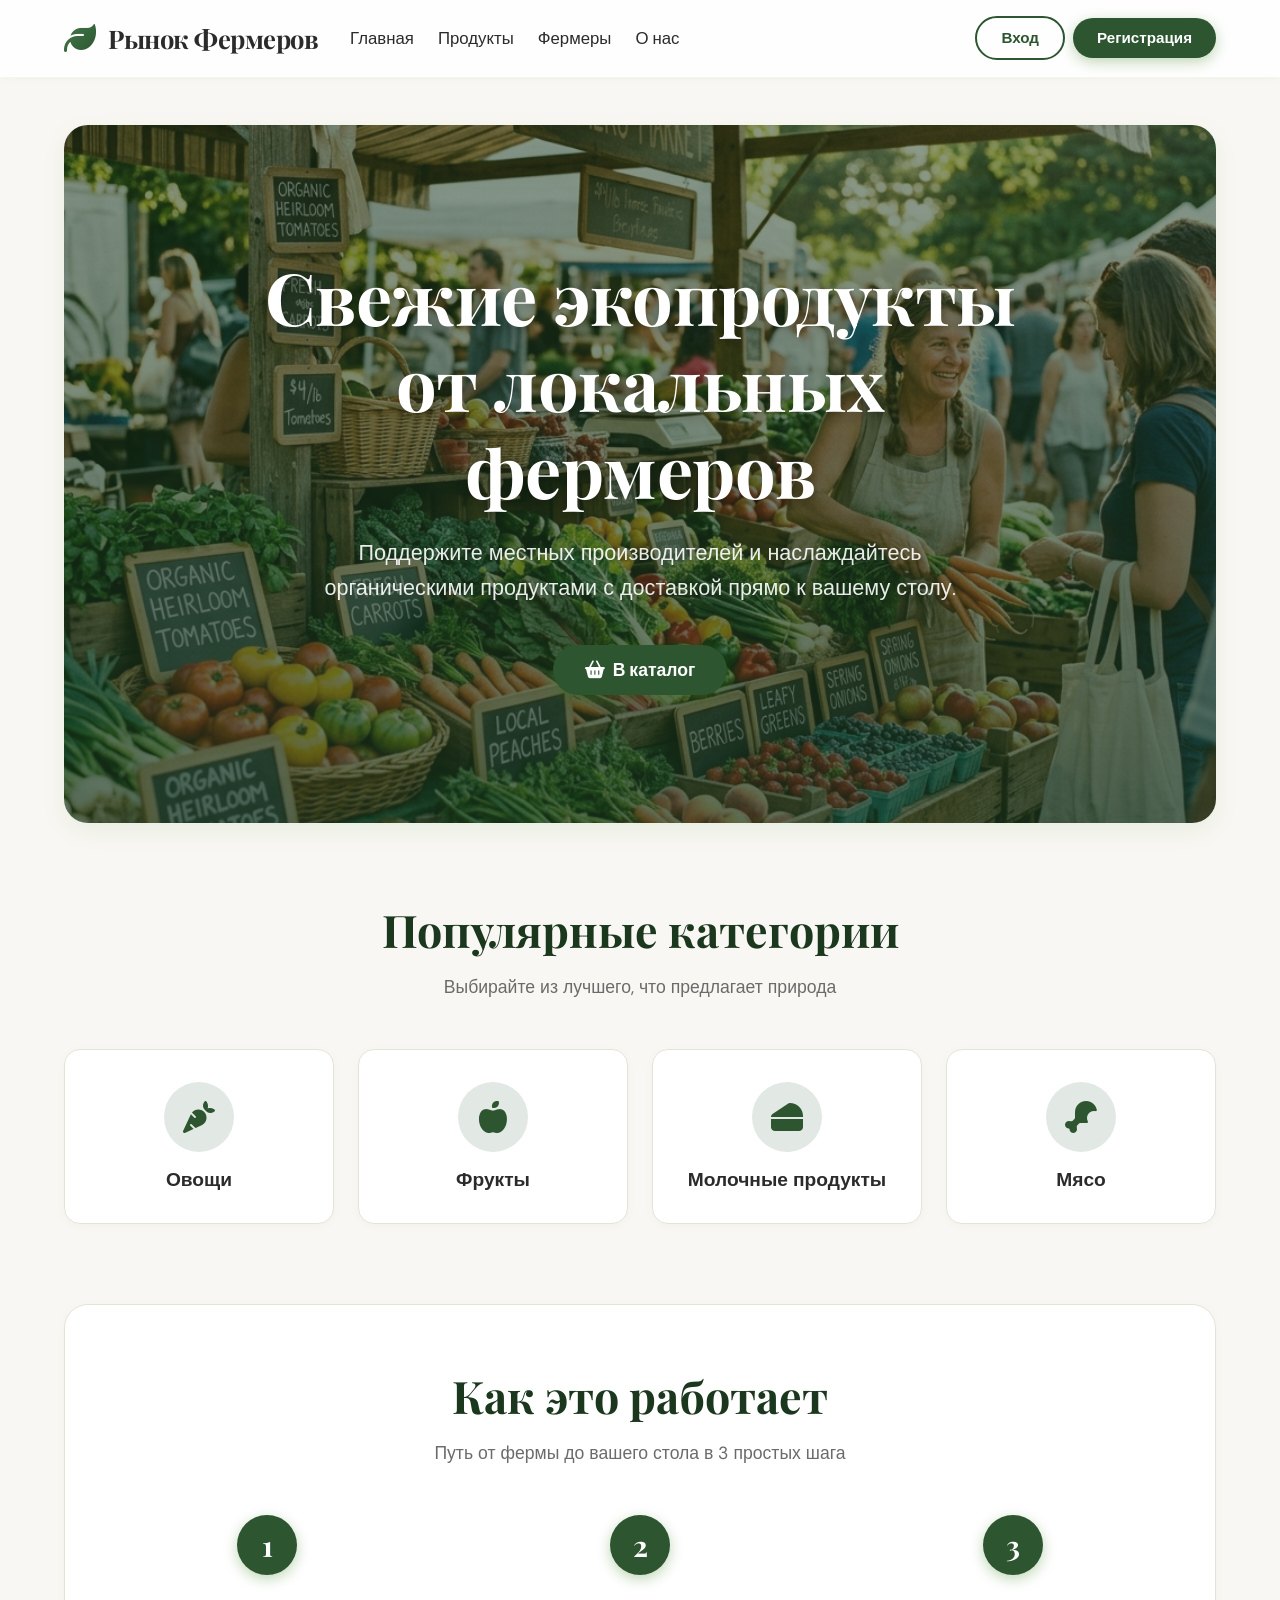
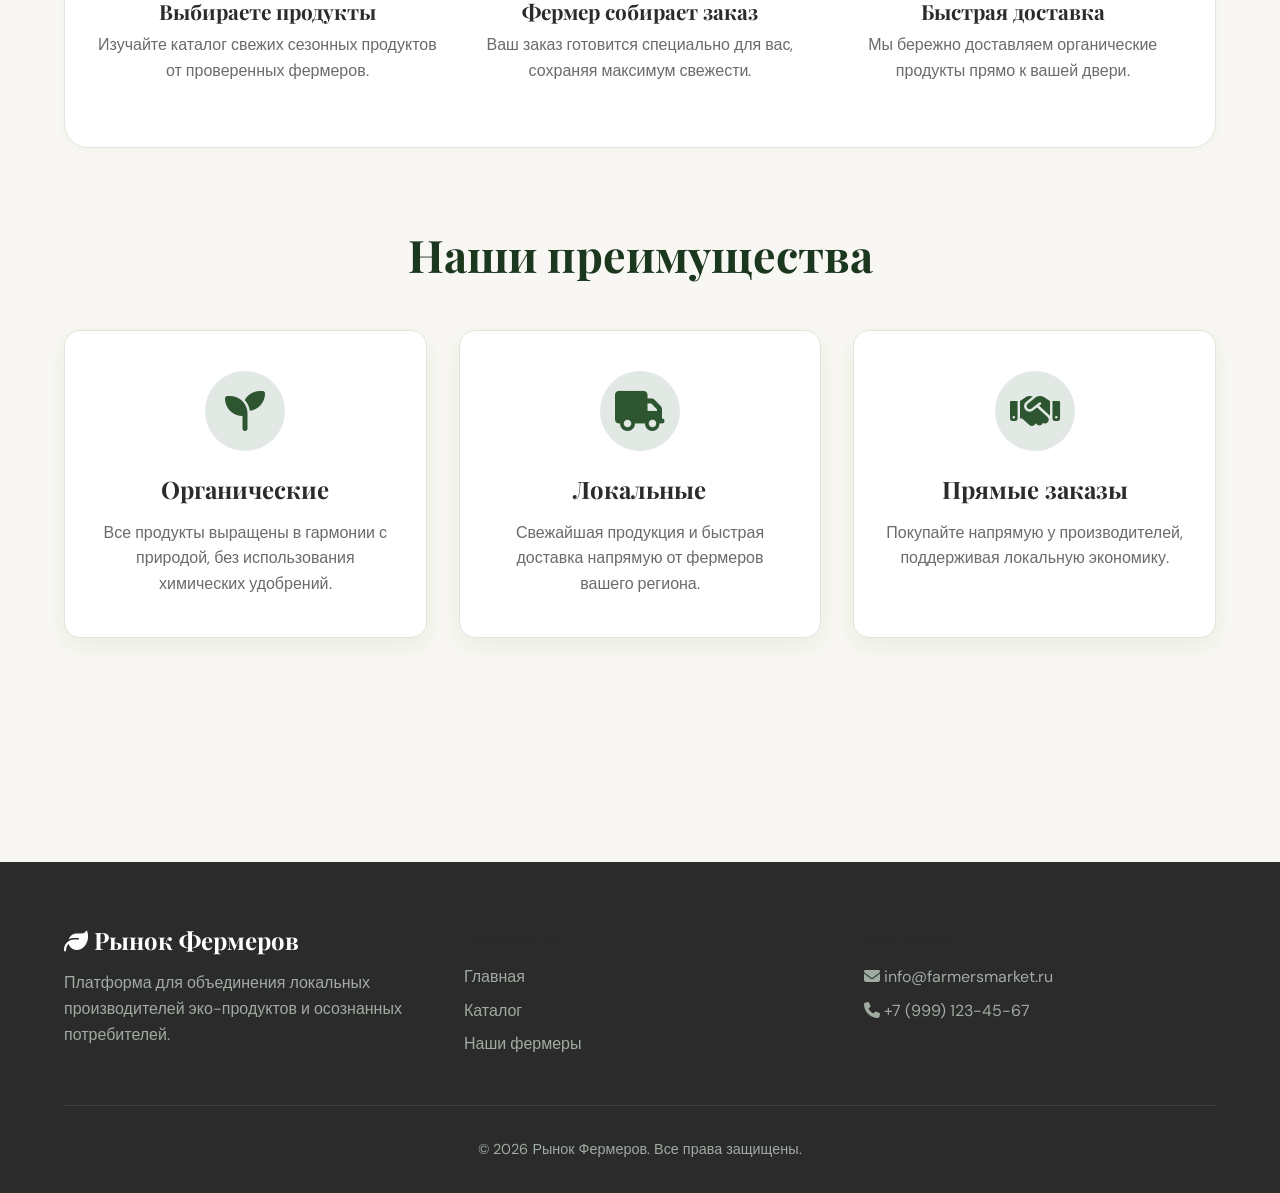
==== commit 591519b2: "change design" ====
--- a/frontend/index.html
+++ b/frontend/index.html
@@ -31,11 +31,11 @@
 
                     <div id="user-menu" class="hidden">
                         <span id="username-display"></span>
-                        <button class="btn btn-outline" onclick="showPage('cart')"><i class="fas fa-shopping-cart"></i> Корзина</button>
-                        <button class="btn btn-outline" onclick="showPage('orders')">Мои заказы</button>
-                        <button class="btn btn-primary" onclick="showPage('dashboard')"><i class="fas fa-user"></i> Кабинет</button>
-                        <button id="admin-btn" class="btn btn-outline hidden" onclick="showPage('admin')">Админка</button>
-                        <button class="btn btn-outline" onclick="logout()"><i class="fas fa-sign-out-alt"></i> Выход</button>
+                        <button class="btn btn-outline icon-btn" onclick="showPage('cart')" title="Корзина"><i class="fas fa-shopping-cart"></i></button>
+                        <button class="btn btn-outline icon-btn" onclick="showPage('orders')" title="Мои заказы"><i class="fas fa-box"></i></button>
+                        <button class="btn btn-primary icon-btn" onclick="showPage('dashboard')" title="Кабинет"><i class="fas fa-user"></i></button>
+                        <button id="admin-btn" class="btn btn-outline icon-btn hidden" onclick="showPage('admin')" title="Админка"><i class="fas fa-cog"></i></button>
+                        <button class="btn btn-outline icon-btn" onclick="logout()" title="Выход"><i class="fas fa-sign-out-alt"></i></button>
                     </div>
                 </div>
             </div>
@@ -55,6 +55,57 @@
                 </div>
             </div>
             
+            <div class="section-heading">
+                <h2>Популярные категории</h2>
+                <p>Выбирайте из лучшего, что предлагает природа</p>
+            </div>
+            
+            <div class="categories-preview">
+                <a href="#" class="category-card" onclick="showPage('products'); document.getElementById('category-filter').value='овощи'; loadProducts();">
+                    <div class="category-icon"><i class="fas fa-carrot"></i></div>
+                    <h3>Овощи</h3>
+                </a>
+                <a href="#" class="category-card" onclick="showPage('products'); document.getElementById('category-filter').value='фрукты'; loadProducts();">
+                    <div class="category-icon"><i class="fas fa-apple-alt"></i></div>
+                    <h3>Фрукты</h3>
+                </a>
+                <a href="#" class="category-card" onclick="showPage('products'); document.getElementById('category-filter').value='молочные'; loadProducts();">
+                    <div class="category-icon"><i class="fas fa-cheese"></i></div>
+                    <h3>Молочные продукты</h3>
+                </a>
+                <a href="#" class="category-card" onclick="showPage('products'); document.getElementById('category-filter').value='мясо'; loadProducts();">
+                    <div class="category-icon"><i class="fas fa-drumstick-bite"></i></div>
+                    <h3>Мясо</h3>
+                </a>
+            </div>
+
+            <div class="how-it-works">
+                <div class="section-heading">
+                    <h2>Как это работает</h2>
+                    <p>Путь от фермы до вашего стола в 3 простых шага</p>
+                </div>
+                <div class="steps-container">
+                    <div class="step-item">
+                        <div class="step-number">1</div>
+                        <h3>Выбираете продукты</h3>
+                        <p>Изучайте каталог свежих сезонных продуктов от проверенных фермеров.</p>
+                    </div>
+                    <div class="step-item">
+                        <div class="step-number">2</div>
+                        <h3>Фермер собирает заказ</h3>
+                        <p>Ваш заказ готовится специально для вас, сохраняя максимум свежести.</p>
+                    </div>
+                    <div class="step-item">
+                        <div class="step-number">3</div>
+                        <h3>Быстрая доставка</h3>
+                        <p>Мы бережно доставляем органические продукты прямо к вашей двери.</p>
+                    </div>
+                </div>
+            </div>
+
+            <div class="section-heading">
+                <h2>Наши преимущества</h2>
+            </div>
             <div class="features">
                 <div class="feature-card">
                     <div class="feature-icon-wrapper">
@@ -350,29 +401,38 @@
 
         <!-- О нас -->
         <div id="about-page" class="page hidden">
-            <div class="auth-container" style="max-width: 800px; text-align: left;">
-                <h2 style="text-align: left; margin-bottom: 1rem;">О нашем сообществе</h2>
-                <p style="font-size: 1.1rem; color: var(--text-muted); margin-bottom: 2rem;">Мы создаем прямое соединение между локальными фермерами и потребителями, которые ценят свежие, экологически чистые продукты.</p>
-                
-                <h3 style="margin-bottom: 1rem; color: var(--primary-dark);">Наши принципы:</h3>
-                <ul style="list-style-type: none; padding: 0; display: grid; gap: 1rem;">
-                    <li style="display: flex; align-items: center; gap: 12px; background: var(--surface-alt); padding: 12px 20px; border-radius: var(--border-radius-sm);">
-                        <i class="fas fa-check-circle text-primary" style="color: var(--primary-color);"></i>
-                        <strong>Поддержка местных производителей</strong>
-                    </li>
-                    <li style="display: flex; align-items: center; gap: 12px; background: var(--surface-alt); padding: 12px 20px; border-radius: var(--border-radius-sm);">
-                        <i class="fas fa-check-circle text-primary" style="color: var(--primary-color);"></i>
-                        <strong>Прозрачность происхождения продуктов</strong>
-                    </li>
-                    <li style="display: flex; align-items: center; gap: 12px; background: var(--surface-alt); padding: 12px 20px; border-radius: var(--border-radius-sm);">
-                        <i class="fas fa-check-circle text-primary" style="color: var(--primary-color);"></i>
-                        <strong>Экологичное земледелие без химии</strong>
-                    </li>
-                    <li style="display: flex; align-items: center; gap: 12px; background: var(--surface-alt); padding: 12px 20px; border-radius: var(--border-radius-sm);">
-                        <i class="fas fa-check-circle text-primary" style="color: var(--primary-color);"></i>
-                        <strong>Справедливые цены для обеих сторон</strong>
-                    </li>
-                </ul>
+            <div class="about-split">
+                <div>
+                    <h2 class="section-title" style="margin-bottom: 1.5rem;">О нашем сообществе</h2>
+                    <p style="font-size: 1.15rem; color: var(--text-muted); margin-bottom: 2rem; line-height: 1.8;">Мы создаем прямое соединение между локальными фермерами и потребителями, которые ценят свежие, экологически чистые продукты. Наша платформа позволяет вам питаться вкуснее, полезнее и осознаннее.</p>
+                    
+                    <h3 style="margin-bottom: 1.5rem; color: var(--primary-dark); font-size: 1.5rem;">Наши принципы:</h3>
+                    <ul style="list-style-type: none; padding: 0; display: grid; gap: 1rem;">
+                        <li style="display: flex; align-items: center; gap: 16px; background: var(--surface-color); padding: 16px 24px; border-radius: var(--border-radius-sm); box-shadow: var(--shadow-sm); border: 1px solid var(--border-color);">
+                            <i class="fas fa-check-circle" style="color: var(--primary-color); font-size: 1.5rem;"></i>
+                            <strong style="font-size: 1.1rem; color: var(--text-main);">Поддержка местных производителей</strong>
+                        </li>
+                        <li style="display: flex; align-items: center; gap: 16px; background: var(--surface-color); padding: 16px 24px; border-radius: var(--border-radius-sm); box-shadow: var(--shadow-sm); border: 1px solid var(--border-color);">
+                            <i class="fas fa-check-circle" style="color: var(--primary-color); font-size: 1.5rem;"></i>
+                            <strong style="font-size: 1.1rem; color: var(--text-main);">Прозрачность происхождения продуктов</strong>
+                        </li>
+                        <li style="display: flex; align-items: center; gap: 16px; background: var(--surface-color); padding: 16px 24px; border-radius: var(--border-radius-sm); box-shadow: var(--shadow-sm); border: 1px solid var(--border-color);">
+                            <i class="fas fa-check-circle" style="color: var(--primary-color); font-size: 1.5rem;"></i>
+                            <strong style="font-size: 1.1rem; color: var(--text-main);">Экологичное земледелие без химии</strong>
+                        </li>
+                    </ul>
+                </div>
+                <div class="about-image">
+                    <img src="images/about_bg.png" alt="Органическая ферма на рассвете">
+                </div>
+            </div>
+            
+            <div style="margin-top: 5rem; text-align: center;">
+                <div class="about-image" style="max-width: 800px; margin: 0 auto 3rem;">
+                    <img src="images/produce.png" alt="Свежие фермерские продукты">
+                </div>
+                <h3 style="font-size: 2rem; color: var(--primary-dark); margin-bottom: 1rem;">Готовы попробовать настоящее?</h3>
+                <button class="btn btn-primary btn-large" onclick="showPage('products')">Перейти в каталог</button>
             </div>
         </div>
     </main>
--- a/frontend/styles.css
+++ b/frontend/styles.css
@@ -1,27 +1,27 @@
-@import url('https://fonts.googleapis.com/css2?family=Outfit:wght@300;400;500;600;700&family=Inter:wght@400;500;600&display=swap');
+@import url('https://fonts.googleapis.com/css2?family=Playfair+Display:ital,wght@0,400..900;1,400..900&family=DM+Sans:ital,opsz,wght@0,9..40,100..1000;1,9..40,100..1000&display=swap');
 
 :root {
-    /* Color Palette */
-    --primary-color: #2b7a0b;
-    --primary-light: #5bb318;
-    --primary-dark: #1e5a07;
-    --secondary-color: #e8f5e9;
-    --accent-color: #ffb703;
+    /* Premium Organic Palette */
+    --primary-color: #2c5530; /* Deep forest green */
+    --primary-light: #447a4a;
+    --primary-dark: #1b381e;
+    --secondary-color: #e2e8e4;
+    --accent-color: #e07a5f; /* Terracotta/earthy orange */
     
-    --bg-color: #fcfdfc;
+    --bg-color: #f9f7f3; /* Cream/off-white */
     --surface-color: #ffffff;
-    --surface-alt: #f1f8f3;
+    --surface-alt: #f1efe9; /* Warm gray */
     
-    --text-main: #1a231b;
-    --text-muted: #5e6c60;
-    --border-color: #e0e7e1;
+    --text-main: #2b2b2b;
+    --text-muted: #6b6b6b;
+    --border-color: #e6e2da;
     
     --error-color: #dc3545;
     --success-color: #28a745;
 
     /* Typography */
-    --font-heading: 'Outfit', sans-serif;
-    --font-body: 'Inter', sans-serif;
+    --font-heading: 'Playfair Display', serif;
+    --font-body: 'DM Sans', sans-serif;
 
     /* Shadows & Effects */
     --shadow-sm: 0 2px 8px rgba(43, 122, 11, 0.04);
@@ -83,7 +83,7 @@
     justify-content: center;
     gap: 8px;
     padding: 10px 24px;
-    font-family: var(--font-heading);
+    font-family: var(--font-body);
     font-weight: 600;
     font-size: 0.95rem;
     border: none;
@@ -91,6 +91,7 @@
     cursor: pointer;
     transition: var(--transition-smooth);
     text-decoration: none;
+    white-space: nowrap;
 }
 
 .btn-primary {
@@ -123,6 +124,21 @@
 
 .btn-block {
     width: 100%;
+}
+
+.icon-btn {
+    padding: 10px;
+    width: 42px;
+    height: 42px;
+    border-radius: 50%;
+    display: inline-flex;
+    align-items: center;
+    justify-content: center;
+}
+
+.icon-btn i {
+    font-size: 1.1rem;
+    margin: 0;
 }
 
 /* Navigation - Glassmorphism */
@@ -161,8 +177,10 @@
 }
 
 .logo h1 {
-    font-size: 1.5rem;
+    font-size: 1.6rem;
+    font-weight: 700;
     letter-spacing: -0.5px;
+    white-space: nowrap;
 }
 
 .nav-links {
@@ -176,17 +194,19 @@
 .nav-left {
     display: flex;
     align-items: center;
-    gap: 2rem;
+    gap: 1.5rem;
 }
 
 .nav-left a {
     color: var(--text-main);
     text-decoration: none;
     font-weight: 500;
-    font-family: var(--font-heading);
+    font-family: var(--font-body);
+    font-size: 1.05rem;
     position: relative;
     padding: 4px 0;
     transition: var(--transition-fast);
+    white-space: nowrap;
 }
 
 .nav-left a::after {
@@ -218,7 +238,9 @@
 #auth-buttons, #user-menu {
     display: flex;
     align-items: center;
-    gap: 0.75rem;
+    gap: 0.5rem;
+    flex-wrap: wrap;
+    justify-content: flex-end;
 }
 
 #username-display {
@@ -253,37 +275,23 @@
     to { opacity: 1; transform: translateY(0); }
 }
 
-.page.hidden {
+.hidden {
     display: none !important;
 }
 
 /* Hero Section */
 .hero {
     position: relative;
-    padding: 6rem 2rem;
-    background: linear-gradient(135deg, var(--surface-alt) 0%, #e0ece3 100%);
+    padding: 8rem 2rem;
+    background-image: linear-gradient(rgba(27, 56, 30, 0.5), rgba(27, 56, 30, 0.7)), url('images/hero.png');
+    background-size: cover;
+    background-position: center;
     border-radius: var(--border-radius-lg);
     text-align: center;
     overflow: hidden;
-    margin-bottom: 4rem;
-    box-shadow: var(--shadow-sm);
-}
-
-.hero::before {
-    content: '';
-    position: absolute;
-    top: -50%;
-    left: -50%;
-    width: 200%;
-    height: 200%;
-    background: radial-gradient(circle, rgba(91, 179, 24, 0.1) 0%, transparent 70%);
-    z-index: 0;
-    animation: rotate 20s linear infinite;
-}
-
-@keyframes rotate {
-    0% { transform: rotate(0deg); }
-    100% { transform: rotate(360deg); }
+    margin-bottom: 5rem;
+    box-shadow: var(--shadow-md);
+    color: white;
 }
 
 .hero-content {
@@ -294,19 +302,21 @@
 }
 
 .hero h2 {
-    font-size: 3.5rem;
+    font-size: 4.5rem;
     margin-bottom: 1.5rem;
-    color: var(--primary-dark);
-    letter-spacing: -1px;
+    color: white;
+    letter-spacing: -0.5px;
+    text-shadow: 0 4px 12px rgba(0,0,0,0.3);
 }
 
 .hero p {
-    font-size: 1.25rem;
-    color: var(--text-muted);
+    font-size: 1.35rem;
+    color: rgba(255, 255, 255, 0.9);
     margin-bottom: 2.5rem;
-    max-width: 600px;
+    max-width: 650px;
     margin-left: auto;
     margin-right: auto;
+    font-weight: 300;
 }
 
 /* Features Section */
@@ -370,6 +380,163 @@
 .feature-card h3 {
     margin-bottom: 1rem;
     font-size: 1.5rem;
+}
+
+/* Sections additions */
+.section-heading {
+    text-align: center;
+    margin-bottom: 3rem;
+}
+
+.section-heading h2 {
+    font-size: 2.8rem;
+    color: var(--primary-dark);
+    margin-bottom: 1rem;
+}
+
+.section-heading p {
+    color: var(--text-muted);
+    font-size: 1.1rem;
+    max-width: 600px;
+    margin: 0 auto;
+}
+
+/* Categories Preview */
+.categories-preview {
+    display: grid;
+    grid-template-columns: repeat(auto-fit, minmax(200px, 1fr));
+    gap: 1.5rem;
+    margin-bottom: 5rem;
+}
+
+.category-card {
+    background: var(--surface-color);
+    border-radius: var(--border-radius-md);
+    padding: 2rem 1.5rem;
+    text-align: center;
+    box-shadow: var(--shadow-sm);
+    border: 1px solid var(--border-color);
+    transition: var(--transition-smooth);
+    cursor: pointer;
+    text-decoration: none;
+    color: var(--text-main);
+    display: flex;
+    flex-direction: column;
+    align-items: center;
+}
+
+.category-card:hover {
+    transform: translateY(-5px);
+    box-shadow: var(--shadow-md);
+    border-color: var(--primary-light);
+}
+
+.category-icon {
+    width: 70px;
+    height: 70px;
+    background: var(--secondary-color);
+    border-radius: 50%;
+    display: flex;
+    align-items: center;
+    justify-content: center;
+    margin-bottom: 1rem;
+    transition: var(--transition-smooth);
+}
+
+.category-icon i {
+    font-size: 2rem;
+    color: var(--primary-color);
+}
+
+.category-card:hover .category-icon {
+    background: var(--primary-color);
+}
+
+.category-card:hover .category-icon i {
+    color: white;
+}
+
+.category-card h3 {
+    font-size: 1.2rem;
+    margin: 0;
+    font-family: var(--font-body);
+    font-weight: 600;
+}
+
+/* How It Works */
+.how-it-works {
+    margin-bottom: 5rem;
+    padding: 4rem 0;
+    background: var(--surface-color);
+    border-radius: var(--border-radius-lg);
+    box-shadow: var(--shadow-sm);
+    border: 1px solid var(--border-color);
+}
+
+.steps-container {
+    display: flex;
+    justify-content: space-around;
+    flex-wrap: wrap;
+    gap: 2rem;
+    padding: 0 2rem;
+}
+
+.step-item {
+    flex: 1;
+    min-width: 250px;
+    text-align: center;
+    position: relative;
+}
+
+.step-number {
+    width: 60px;
+    height: 60px;
+    background: var(--primary-color);
+    color: white;
+    font-family: var(--font-heading);
+    font-size: 1.8rem;
+    font-weight: 700;
+    border-radius: 50%;
+    display: flex;
+    align-items: center;
+    justify-content: center;
+    margin: 0 auto 1.5rem;
+    box-shadow: 0 4px 14px rgba(43, 122, 11, 0.3);
+}
+
+.step-item h3 {
+    margin-bottom: 0.5rem;
+    font-size: 1.3rem;
+}
+
+.step-item p {
+    color: var(--text-muted);
+    font-size: 1rem;
+}
+
+/* About Section Split Layout */
+.about-split {
+    display: grid;
+    grid-template-columns: 1fr 1fr;
+    gap: 4rem;
+    align-items: center;
+}
+
+.about-image {
+    border-radius: var(--border-radius-lg);
+    overflow: hidden;
+    box-shadow: var(--shadow-lg);
+}
+
+.about-image img {
+    width: 100%;
+    height: auto;
+    display: block;
+    transition: transform 0.5s ease;
+}
+
+.about-image:hover img {
+    transform: scale(1.03);
 }
 
 /* Auth Containers & Forms */
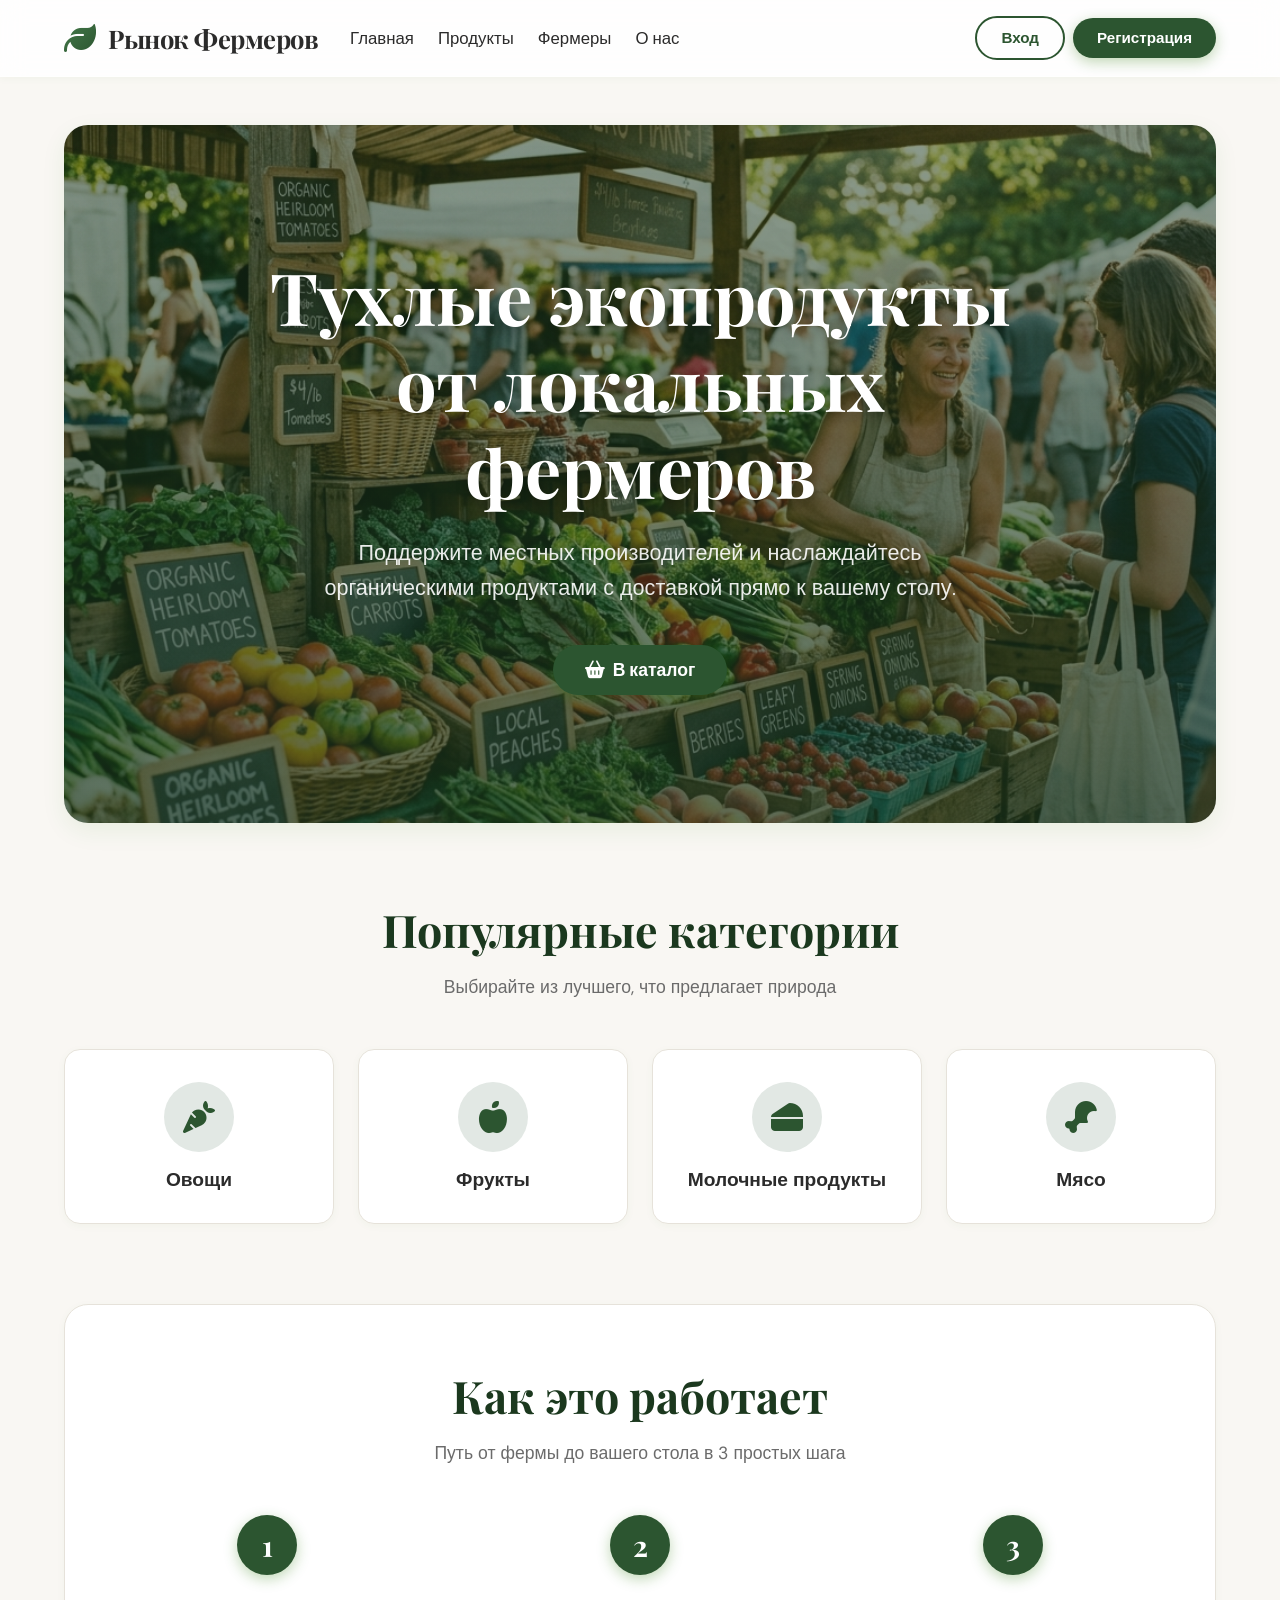
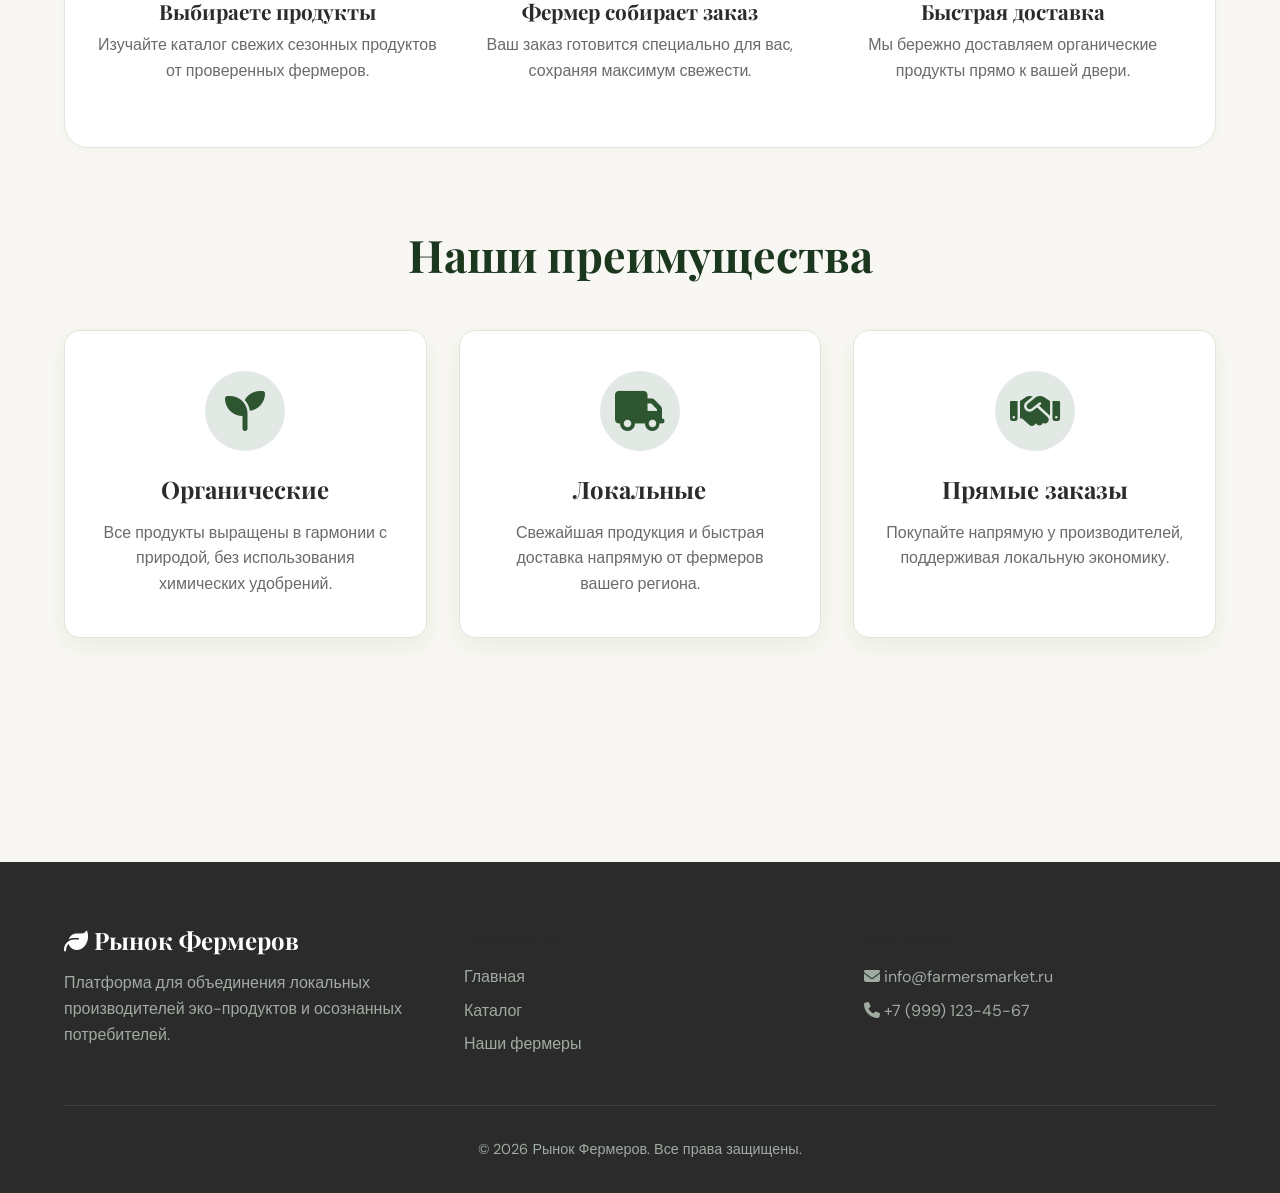
==== commit 31384c19: "check ci/cd" ====
--- a/frontend/index.html
+++ b/frontend/index.html
@@ -47,7 +47,7 @@
         <div id="home-page" class="page active">
             <div class="hero">
                 <div class="hero-content">
-                    <h2>Свежие экопродукты от локальных фермеров</h2>
+                    <h2>Тухлые экопродукты от локальных фермеров</h2>
                     <p>Поддержите местных производителей и наслаждайтесь органическими продуктами с доставкой прямо к вашему столу.</p>
                     <button class="btn btn-primary btn-large" onclick="showPage('products')">
                         <i class="fas fa-shopping-basket"></i> В каталог
@@ -236,6 +236,10 @@
                     <div class="form-group">
                         <label for="product-description">Описание</label>
                         <textarea id="product-description" class="form-control" rows="4" placeholder="Опишите ваш продукт подробно..."></textarea>
+                    </div>
+                    <div class="form-group">
+                        <label for="product-image-url">URL изображения (необязательно)</label>
+                        <input type="url" id="product-image-url" class="form-control" placeholder="https://example.com/image.jpg">
                     </div>
                     <div style="display: grid; grid-template-columns: 1fr 1fr; gap: 1rem;">
                         <div class="form-group">
@@ -427,10 +431,7 @@
                 </div>
             </div>
             
-            <div style="margin-top: 5rem; text-align: center;">
-                <div class="about-image" style="max-width: 800px; margin: 0 auto 3rem;">
-                    <img src="images/produce.png" alt="Свежие фермерские продукты">
-                </div>
+            <div style="margin-top: 3rem; text-align: center;">
                 <h3 style="font-size: 2rem; color: var(--primary-dark); margin-bottom: 1rem;">Готовы попробовать настоящее?</h3>
                 <button class="btn btn-primary btn-large" onclick="showPage('products')">Перейти в каталог</button>
             </div>
